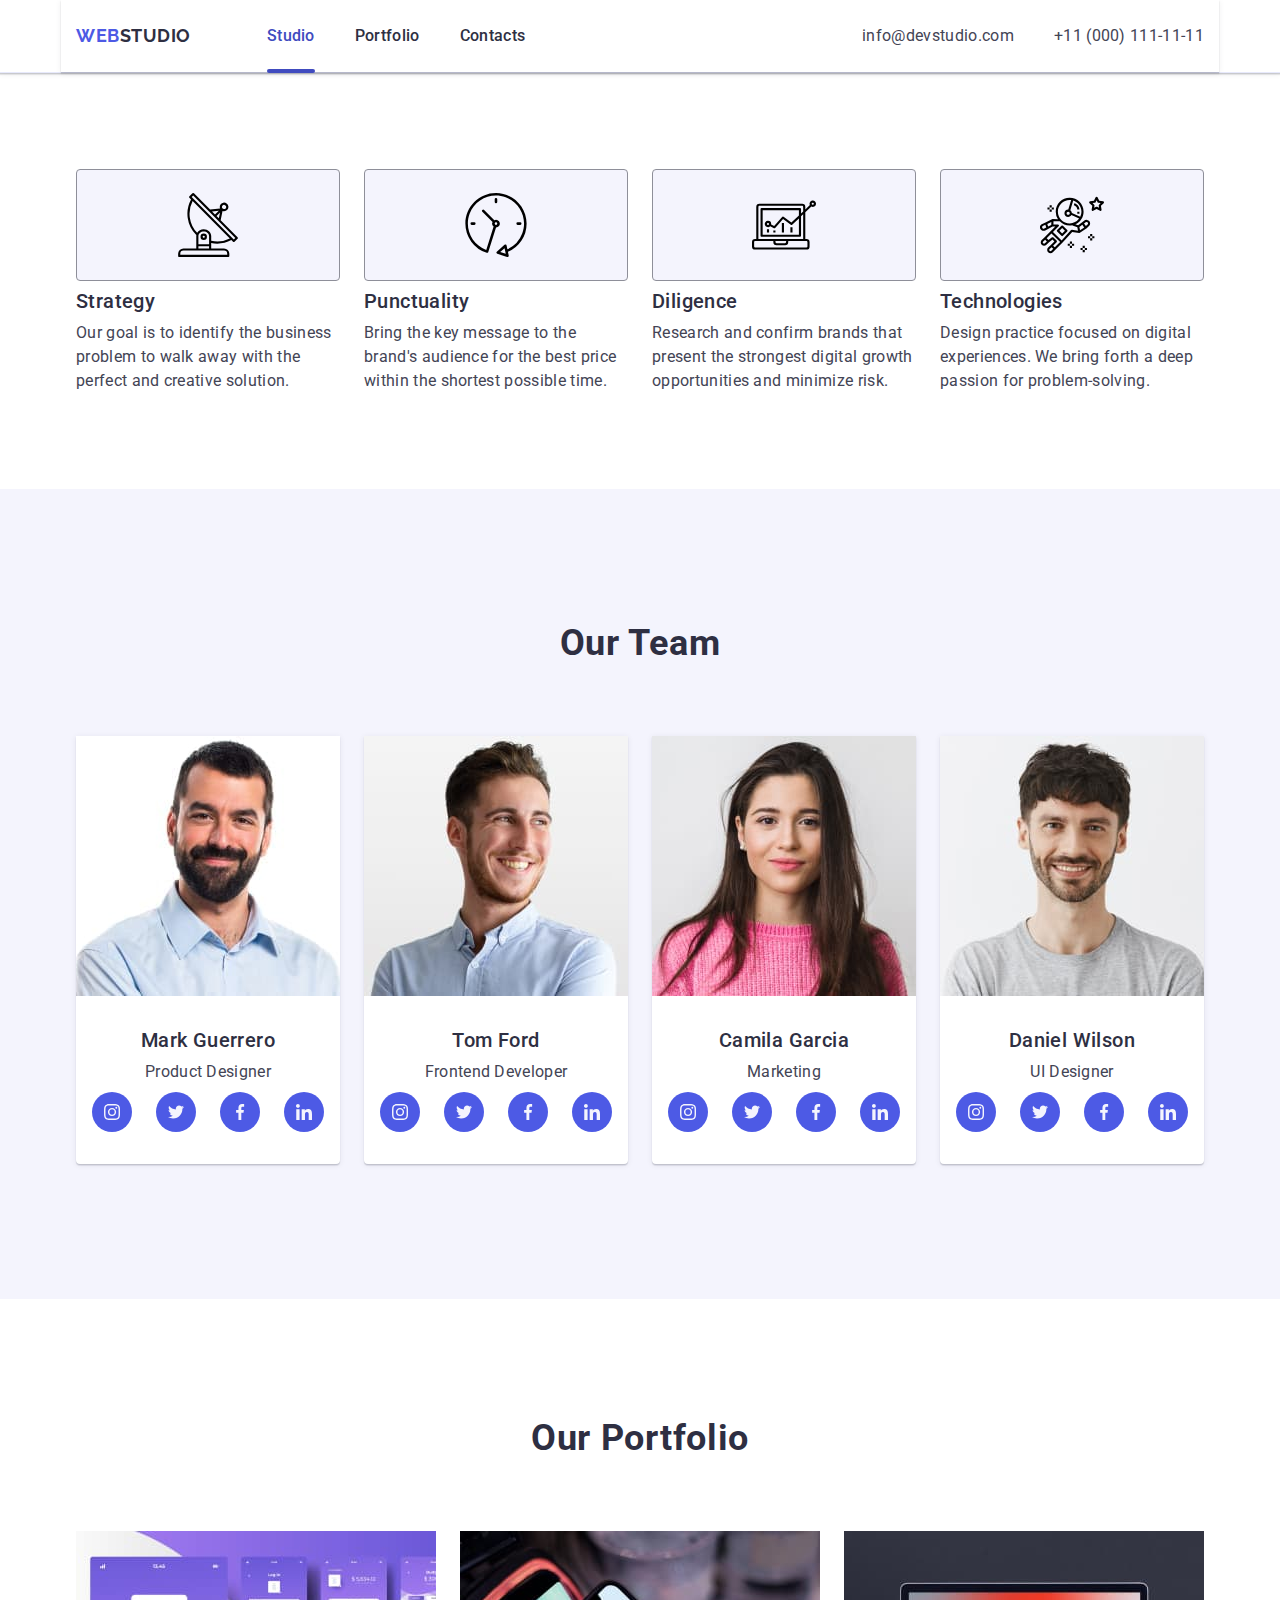
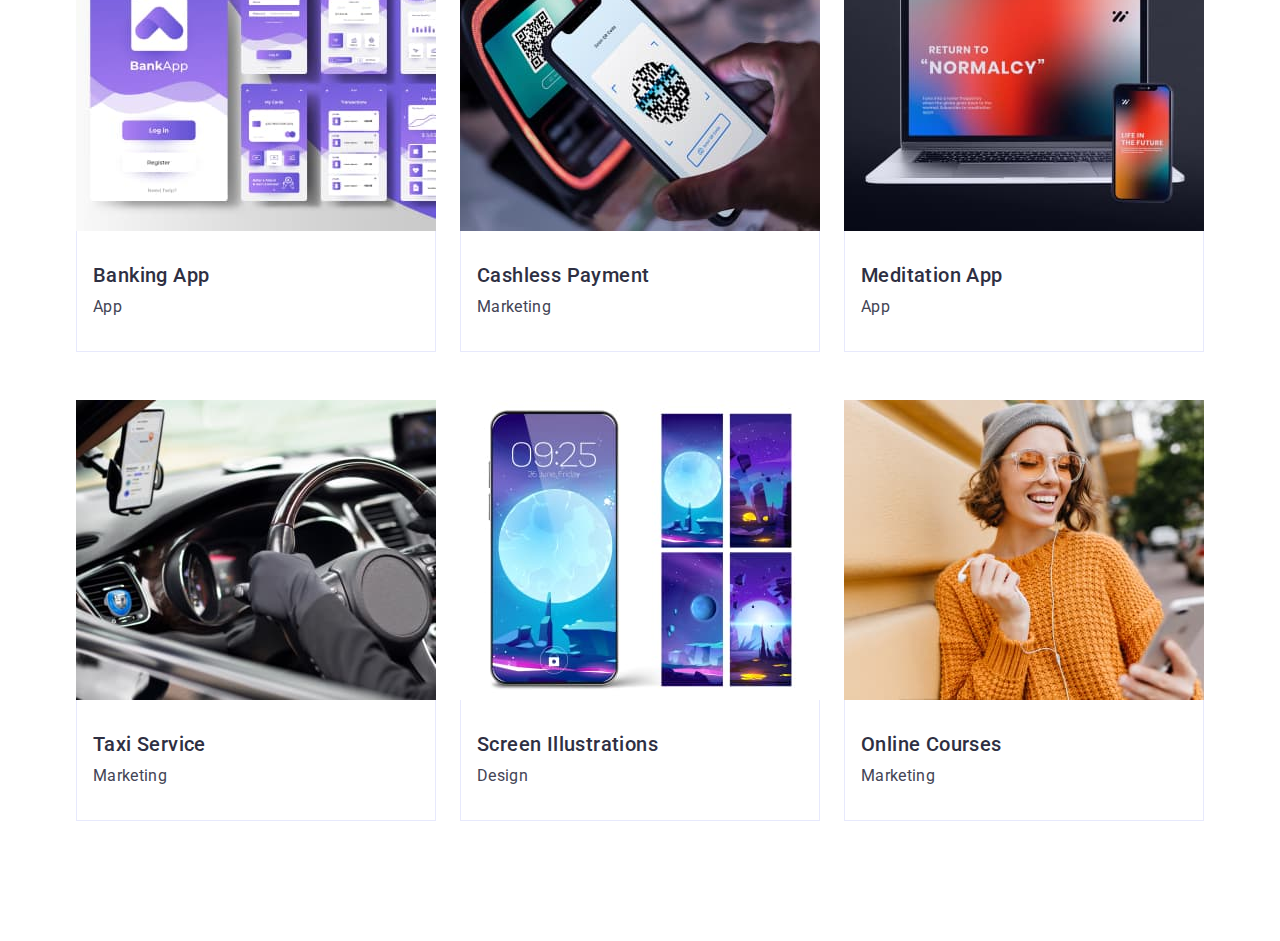
==== index.html @ 288917e5 "save" ====
<!DOCTYPE html>
<html lang="en">

<head>
    <meta charset="UTF-8">
    <meta name="viewport" content="width=device-width, initial-scale=1.0">
    <title>Studio</title>
    <link rel="stylesheet" href="https://cdnjs.com/libraries/modern-normalize" />
    <link rel="stylesheet"
        href="https://cdnjs.cloudflare.com/ajax/libs/modern-normalize/2.0.0/modern-normalize.min.css" />
    <link rel="stylesheet" href="css/styles.css" />
    <link rel="preconnect" href="https://fonts.googleapis.com" />
    <link rel="preconnect" href="https://fonts.gstatic.com" crossorigin />
    <link href="https://fonts.googleapis.com/css2?family=Raleway:ital,wght@0,100..900;1,100..900&display=swap"
        rel="stylesheet" />
    <link rel="preconnect" href="https://fonts.googleapis.com" />
    <link rel="preconnect" href="https://fonts.gstatic.com" crossorigin />
    <link
        href="https://fonts.googleapis.com/css2?family=Raleway:ital,wght@0,100..900;1,100..900&family=Roboto:ital,wght@0,100;0,300;0,400;0,500;0,700;0,900;1,100;1,300;1,400;1,500;1,700;1,900&display=swap"
        rel="stylesheet" />
</head>

<body>
    <header class="header-title">
        <div class="container header">
            <nav class="header-nav">
                <a class="logo" href="./index.html">Web<span class="title-studio">Studio</span></a>
                <ul class="header-container">
                    <li><a class="page-nav-studio" href="./index.html">Studio</a></li>
                    <li><a class="page-nav" href="">Portfolio</a></li>
                    <li><a class="page-nav" href="">Contacts</a></li>
                </ul>
            </nav>
            <!--Tel and mail-->
            <address class="adress">
                <ul class="adress-ul">
                    <li><a class="adress-title" href=" mailto:info@devstudio.com" target="_blank">info@devstudio.com</a>
                    </li>
                    <li><a class="adress-title" href="tel:+110001111111" target="_blank">+11 (000) 111-11-11</a></li>
                </ul>
            </address>
        </div>
    </header>
    <main>
        <!--1 block-->
        <!--  <section class="section">
            <div class="container">
                <h1 class="page-title">Effective Solutions for Your Business</h1>
                <button class="button" type="button">Order Service</button>
            </div>
        </section>
-->
        <!--2 block-->
        <section class="section-features">
            <div class="container">
                <h2 class="visually-hidden">Features</h2>
                <ul class="features-list">
                    <li class="section-feature-item">
                        <div class="box-svg">
                            <svg class="svg-icons" width="64" height="64">
                                <use href="./images/icons.svg#icon-antenna"></use>
                            </svg>
                        </div>
                        <h3 class="section-page-title">Strategy</h3>
                        <p class="section-page">Our goal is to identify the business problem to walk away with the
                            perfect
                            and creative solution.
                        </p>
                    </li>
                    <li class="section-feature-item">
                        <div class="box-svg">
                            <svg class="svg-icons" width="64" height="64">
                                <use href="./images/icons.svg#icon-clock"></use>
                            </svg>
                        </div>
                        <h3 class="section-page-title">Punctuality</h3>
                        <p class="section-page">Bring the key message to the brand's audience for the best price within
                            the
                            shortest possible
                            time.
                        </p>
                    </li>
                    <li class="section-feature-item">
                        <div class="box-svg">
                            <svg class="svg-icons" width="64" height="64">
                                <use href="./images/icons.svg#icon-diagram"></use>
                            </svg>
                        </div>
                        <h3 class="section-page-title">Diligence</h3>
                        <p class="section-page">Research and confirm brands that present the strongest digital growth
                            opportunities and minimize
                            risk.
                        </p>
                    </li>
                    <li class="section-feature-item">
                        <div class="box-svg">
                            <svg class="svg-icons" width="64" height="64">
                                <use href="./images/icons.svg#icon-astronaut"></use>
                            </svg>
                        </div>
                        <h3 class="section-page-title">Technologies</h3>
                        <p class="section-page">Design practice focused on digital experiences. We bring forth a deep
                            passion for
                            problem-solving.
                        </p>
                    </li>
                </ul>
            </div>
        </section>
        <!--section 3-->
        <section class="section-team">
            <div class="container team-container">
                <h2 class="section-team-title">Our Team</h2>
                <ul class="section-team-list">
                    <li class="list">
                        <img src="./images/img1.jpg" alt="Mark Guerrero" width="264" height="260" />
                        <div class="team-list">
                            <h3 class="name-title">Mark Guerrero</h3>
                            <p class="name-title-prof">Product Designer</p>
                            <ul class="list-icons">
                                <li class="icons-item">
                                    <a class="icons-link" href="">
                                        <svg class="img-svg" width="16" height="16">
                                            <use href="./images/icons.svg#icon-instagram"></use>
                                        </svg>
                                    </a>
                                </li>
                                <li class="icons-item">
                                    <a class="icons-link" href="">
                                        <svg class="img-svg" width="16" height="16">
                                            <use href="./images/icons.svg#icon-twitter"></use>
                                        </svg>
                                    </a>
                                </li>
                                <li class="icons-item">
                                    <a class="icons-link" href="">
                                        <svg class="img-svg" width="16" height="16">
                                            <use href="./images/icons.svg#icon-facebook"></use>
                                        </svg>
                                    </a>
                                </li>
                                <li class="icons-item">
                                    <a class="icons-link" href="">
                                        <svg class="img-svg" width="16" height="16">
                                            <use href="./images/icons.svg#icon-linkedin"></use>
                                        </svg>
                                    </a>
                                </li>
                            </ul>
                        </div>
                    </li>
                    <li class="list"><img src="./images/img2.jpg" alt="Tom Ford" width="264" height="260" />
                        <div class="team-list">
                            <h3 class="name-title">Tom Ford</h3>
                            <p class="name-title-prof">Frontend Developer</p>
                            <ul class="list-icons">
                                <li class="icons-item">
                                    <a class="icons-link" href="">
                                        <svg class="img-svg" width="16" height="16">
                                            <use href="./images/icons.svg#icon-instagram"></use>
                                        </svg>
                                    </a>
                                </li>
                                <li class="icons-item">
                                    <a class="icons-link" href="">
                                        <svg class="img-svg" width="16" height="16">
                                            <use href="./images/icons.svg#icon-twitter"></use>
                                        </svg>
                                    </a>
                                </li>
                                <li class="icons-item">
                                    <a class="icons-link" href="">
                                        <svg class="img-svg" width="16" height="16">
                                            <use href="./images/icons.svg#icon-facebook"></use>
                                        </svg>
                                    </a>
                                </li>
                                <li class="icons-item">
                                    <a class="icons-link" href="">
                                        <svg class="img-svg" width="16" height="16">
                                            <use href="./images/icons.svg#icon-linkedin"></use>
                                        </svg>
                                    </a>
                                </li>
                            </ul>
                        </div>
                    </li>
                    <li class="list"><img src="./images/img3.jpg" alt="Camila Garcia" width="264" height="260" />
                        <div class="team-list">
                            <h3 class="name-title">Camila Garcia</h3>
                            <p class="name-title-prof">Marketing</p>
                            <ul class="list-icons">
                                <li class="icons-item">
                                    <a class="icons-link" href="">
                                        <svg class="img-svg" width="16" height="16">
                                            <use href="./images/icons.svg#icon-instagram"></use>
                                        </svg>
                                    </a>
                                </li>
                                <li class="icons-item">
                                    <a class="icons-link" href="">
                                        <svg class="img-svg" width="16" height="16">
                                            <use href="./images/icons.svg#icon-twitter"></use>
                                        </svg>
                                    </a>
                                </li>
                                <li class="icons-item">
                                    <a class="icons-link" href="">
                                        <svg class="img-svg" width="16" height="16">
                                            <use href="./images/icons.svg#icon-facebook"></use>
                                        </svg>
                                    </a>
                                </li>
                                <li class="icons-item">
                                    <a class="icons-link" href="">
                                        <svg class="img-svg" width="16" height="16">
                                            <use href="./images/icons.svg#icon-linkedin"></use>
                                        </svg>
                                    </a>
                                </li>
                            </ul>
                        </div>
                    </li>
                    <li class="list"><img src="./images/img4.jpg" alt="Daniel Wilson" width="264" height="260" />
                        <div class="team-list">
                            <h3 class="name-title">Daniel Wilson</h3>
                            <p class="name-title-prof">UI Designer</p>
                            <ul class="list-icons">
                                <li class="icons-item">
                                    <a class="icons-link" href="">
                                        <svg class="img-svg" width="16" height="16">
                                            <use href="./images/icons.svg#icon-instagram"></use>
                                        </svg>
                                    </a>
                                </li>
                                <li class="icons-item">
                                    <a class="icons-link" href="">
                                        <svg class="img-svg" width="16" height="16">
                                            <use href="./images/icons.svg#icon-twitter"></use>
                                        </svg>
                                    </a>
                                </li>
                                <li class="icons-item">
                                    <a class="icons-link" href="">
                                        <svg class="img-svg" width="16" height="16">
                                            <use href="./images/icons.svg#icon-facebook"></use>
                                        </svg>
                                    </a>
                                </li>
                                <li class="icons-item">
                                    <a class="icons-link" href="">
                                        <svg class="img-svg" width="16" height="16">
                                            <use href="./images/icons.svg#icon-linkedin"></use>
                                        </svg>
                                    </a>
                                </li>
                            </ul>
                        </div>
                    </li>
                </ul>
            </div>
        </section>
        <!--section 4-->
        <section class="portfolio">
            <div class="container">
                <h2 class="title-portfolio">Our Portfolio</h2>
                <ul class="portfolio-list">
                    <li class="portfolio-list-item">
                        <div class="box-fly">
                            <img src="./images/img21.jpg" alt="Banking App" width="360">
                            <p class="text-fly-img">14 Stylish and User-Friendly App Design Concepts · Task Manager App
                                · Calorie Tracker App · Exotic Fruit Ecommerce App ·
                                Cloud Storage App</p>
                        </div>
                        <div class="portfolio-box">
                            <h3 class="name-port">Banking App</h3>
                            <p class="name-port-title">App</p>
                        </div>
                    </li>
                    <li class="portfolio-list-item">
                        <div class="box-fly"><img src="./images/img22.jpg" alt="Cashless Payment" width="360"
                                height="300">
                            <p class="text-fly-img">14 Stylish and User-Friendly App Design Concepts · Task Manager App
                                · Calorie Tracker App · Exotic Fruit Ecommerce App ·
                                Cloud Storage App</p>
                        </div>
                        <div class="portfolio-box">
                            <h3 class="name-port">Cashless Payment</h3>
                            <p class="name-port-title">Marketing</p>
                        </div>
                    </li>
                    <li class="portfolio-list-item">
                        <div class="box-fly"><img src="./images/img23.jpg" alt="Meditation App" width="360"
                                height="300">
                            <p class="text-fly-img">14 Stylish and User-Friendly App Design Concepts · Task Manager App
                                · Calorie Tracker App · Exotic Fruit Ecommerce App ·
                                Cloud Storage App</p>
                        </div>
                        <div class="portfolio-box">
                            <h3 class="name-port">Meditation App</h3>
                            <p class="name-port-title">App</p>
                        </div>
                    </li>
                    <li class="portfolio-list-item">
                        <div class="box-fly"><img src="./images/img24.jpg" alt="Taxi Service" width="360" height="300">
                            <p class="text-fly-img">14 Stylish and User-Friendly App Design Concepts · Task Manager App
                                · Calorie Tracker App · Exotic Fruit Ecommerce App ·
                                Cloud Storage App</p>
                        </div>
                        <div class="portfolio-box">
                            <h3 class="name-port">Taxi Service</h3>
                            <p class="name-port-title">Marketing</p>
                        </div>
                    </li>
                    <li class="portfolio-list-item">
                        <div class="box-fly"><img src="./images/img25.jpg" alt="Screen Illustrations" width="360"
                                height="300">
                            <p class="text-fly-img">14 Stylish and User-Friendly App Design Concepts · Task Manager App
                                · Calorie Tracker App · Exotic Fruit Ecommerce App ·
                                Cloud Storage App</p>
                        </div>
                        <div class="portfolio-box">
                            <h3 class="name-port">Screen Illustrations</h3>
                            <p class="name-port-title">Design</p>
                        </div>
                    </li>
                    <li class="portfolio-list-item">
                        <div class="box-fly"><img src="./images/img26.jpg" alt="Online Courses" width="360"
                                height="300">
                            <p class="text-fly-img">14 Stylish and User-Friendly App Design Concepts · Task Manager App
                                · Calorie Tracker App · Exotic Fruit Ecommerce App ·
                                Cloud Storage App</p>
                        </div>
                        <div class="portfolio-box">
                            <h3 class="name-port">Online Courses</h3>
                            <p class="name-port-title">Marketing</p>
                        </div>
                    </li>
                </ul>
            </div>
        </section>

    </main><!--
    <footer class="footer">
        <div class="container container-logo">
            <div class="footer-para"><a class="logo-footer" href="./index.html">Web<span
                        class="footer-studio">Studio</span></a>
                <p class="footer-text">Increase the flow of customers and sales for your business with digital marketing
                    &
                    growth solutions.</p>
            </div>
            <div class="container-icons">
                <p class="footer-media">Social media</p>
                <ul class="media-list">
                    <li class="media-item">
                        <a class="media-link" href="">
                            <svg class="media-svg" width="24" height="24">
                                <use href="./images/icons.svg#icon-instagram"></use>
                            </svg>
                        </a>
                    </li>
                    <li class="media-item">
                        <a class="media-link" href="">
                            <svg class="media-svg" width="24" height="24">
                                <use href="./images/icons.svg#icon-twitter"></use>
                            </svg>
                        </a>
                    </li>
                    <li class="media-item">
                        <a class="media-link" href="">
                            <svg class="media-svg" width="24" height="24">
                                <use href="./images/icons.svg#icon-facebook"></use>
                            </svg>
                        </a>
                    </li>
                    <li class="media-item">
                        <a class="media-link" href="">
                            <svg class="media-svg" width="24" height="24">
                                <use href="./images/icons.svg#icon-linkedin"></use>
                            </svg>
                        </a>
                    </li>
                </ul>
            </div>
            <div class="box-subscribe">
                <p class="text-subscribe">Subscribe</p>
                <form class="form-subscribe">
                    <label class="subscribe">
                        <input class="input-subscribe" type="email" name="subscribe" placeholder="E-mail" />
                    </label>
                    <button class="button-subscribe" type="submit">Subscribe
                        <svg class="svg-subscribe" width="24" height="24">
                            <use href="./images/icons.svg#icon-frame">

                            </use>
                        </svg>
                    </button>
                </form>
            </div>
        </div>
    </footer>-->
    <!--modal window-->
    <!--<div class="modal-overlay is-open">
        <div class="modal">
            <button class="modal-button" type="button"><svg class="modal-x" width="8" height="8">
                    <use href="./images/icons.svg#icon-close">
                    </use>
                </svg></button>
            <p class="modal-text">Leave your contacts and we will call you back</p>
            <form class="modal-form">
                <div class="modal-line">
                    <label class="modal-label" for="user-name">Name</label>
                    <div class="svg-list">
                        <input class="modal-input" id="user-name" type="text" name="user-name" />
                        <svg class="modal-input-svg" width="18" height="24">
                            <use href="./images/icons.svg#icon-person">
                            </use>
                        </svg>
                    </div>
                </div>
                <div class="modal-line">
                    <label class="modal-label" for="user-phone">Phone</label>
                    <div class="svg-list">
                        <input class="modal-input" id="user-phone" type="text" name="user-phone" />
                        <svg class="modal-input-svg" width="18" height="24">
                            <use href="./images/icons.svg#icon-phone">
                            </use>
                        </svg>
                    </div>
                </div>
                <div class="modal-line">
                    <label class="modal-label" for="user-email">Email</label>
                    <div class="svg-list">
                        <input class="modal-input" id="user-email" type="text" name="user-email" />
                        <svg class="modal-input-svg" width="18" height="24">
                            <use href="./images/icons.svg#icon-email">
                            </use>
                        </svg>
                    </div>
                </div>
                <div class="modal-box-textarea">
                    <label class="modal-label" for="user-comment">Comment</label>
                    <textarea class="modal-textarea" id="user-comment" name="user-comment"
                        placeholder="Text input"></textarea>
                </div>
                <div class="box-checkbox">
                    <input class="checkbox visually-hidden" type="checkbox" name="user-privacy" value="true"
                        id="user-privacy" />
                    <label class="label-checkbox" for="user-privacy">
                        <span class="modal-span">
                            <svg class="checkbox-svg" width="10" height="8">
                                <use href="./images/icons.svg#icon-tick">
                                </use>
                            </svg>
                        </span>I accept the terms and conditions of the
                        <a class="modal-text-check" href="">Privacy Policy</a></label>
                </div>
                <button class="modal-send" type="submit">Send</button>
            </form>
        </div>
    </div>-->
</body>

</html>
---- css/styles.css ----
body {
  font-family: "Roboto", sans-serif;
  color: #434455;
  background-color: #ffffff;
  line-height: 1.5;
}

h1,
h2,
h3 {
  font-family: "Roboto", sans-serif;
  margin: 0;
  padding: 0;
}

p {
  margin: 0;
  padding: 0;
}

ul {
  list-style-type: none;
  margin: 0;
  padding: 0;
}

img {
  display: block;
}

.container {
  /*max-width: 1158px;*/
  width: 320px;
  margin: 0 auto;
  padding: 0 16px;

}

/*------------------------------header-----*/

.header-title {
  border-bottom: 1px solid #e7e9fc;
  box-shadow: 0px 2px 1px rgba(46, 47, 66, 0.08), 0px 1px 1px rgba(46, 47, 66, 0.16), 0px 1px 6px rgba(46, 47, 66, 0.08);
}

.title-studio {
  font-family: "Raleway", sans-serif;
  font-weight: 700;
  font-size: 18px;
  line-height: 117%;
  letter-spacing: 0.03em;
  text-transform: uppercase;
  color: #2e2f42;
  text-decoration: none;
}

.logo {
  font-family: "Raleway", sans-serif;
  font-weight: 700;
  font-size: 18px;
  line-height: 117%;
  letter-spacing: 0.03em;
  text-transform: uppercase;
  color: #4d5ae5;
  text-decoration: none;
  margin-right: 76px;
}

.header-nav {
  display: flex;
  align-items: center;
}

.header {
  display: flex;
  align-items: center;
  box-shadow: 0px 2px 1px rgba(46, 47, 66, 0.08),
    0px 1px 1px rgba(46, 47, 66, 0.16),
    0px 1px 6px rgba(46, 47, 66, 0.08);
}

.header-container {
  display: flex;
  gap: 40px;
}

.page-nav {
  font-family: "Roboto",
    sans-serif;
  font-weight: 500;
  font-size: 16px;
  line-height: 150%;
  letter-spacing: 0.02em;
  color: #2e2f42;
  text-decoration: none;
  text-align: left;
  padding-top: 24px;
  padding-bottom: 24px;
  display: block;
}

.page-nav-studio {
  position: relative;
  color: #404bbf;
  text-decoration: none;
  font-family: "Roboto";
  font-size: 16px;
  font-weight: 500;
  line-height: 24px;
  letter-spacing: 0.02em;
  text-align: left;
  padding-top: 24px;
  padding-bottom: 24px;
  display: block;
  transition: color 250ms cubic-bezier(0.4, 0, 0.2, 1);
}

.page-nav-studio::after {

  content: "";
  width: 100%;
  position: absolute;
  left: 0;
  bottom: -1px;
  height: 4px;
  background-color: #404bbf;
  border-radius: 2px;

}

.adress {
  font-style: normal;
  margin-left: auto;
}

.adress-ul {
  display: flex;
  gap: 40px;
}

.adress-title {
  font-weight: 400;
  font-size: 16px;
  line-height: 150%;
  letter-spacing: 0.02em;
  color: #434455;
  text-decoration: none;
  transition: color 250ms cubic-bezier(0.4, 0, 0.2, 1);
}

.page-nav:hover {
  color: #404BBF;
}

.page-nav:focus {
  color: #404BBF;
}

.adress-title:hover {
  color: #404BBF;
}

.adress-title:focus {
  color: #404BBF;
}



/*Section1*/
.section {
  background-image: linear-gradient(rgba(46, 47, 66, 0.7), rgba(46, 47, 66, 0.7)),
    url(../images/people-office.jpg);
  background-color: #2e2f42;
  padding: 188px 0;
  background-size: cover;
  background-position: center;
  background-repeat: no-repeat;
  max-width: 1440px;
  margin: auto;
}

.page-title {
  font-weight: 700;
  font-size: 56px;
  line-height: 107%;
  letter-spacing: 0.02em;
  text-align: center;
  color: #ffffff;
  margin-left: auto;
  margin-right: auto;
  max-width: 496px;
  margin-bottom: 48px;
}

.button {
  font-family: "Roboto", sans-serif;
  background-color: #4d5ae5;
  color: #ffffff;
  cursor: pointer;
  font-weight: 500;
  font-size: 16px;
  line-height: 1.5;
  letter-spacing: 0.04em;
  margin-left: auto;
  margin-right: auto;
  display: block;
  border-radius: 4px;
  padding: 16px 32px;
  min-width: 169px;
  height: 56px;
  border: none;
  transition: background-color 250ms cubic-bezier(0.4, 0, 0.2, 1);
}

.button:hover {
  background-color: #404BBF;
}

.button:focus {
  background-color: #404BBF;
}

/*section 2*/
.section-features {
  /*padding: 120px 0;*/
  padding: 96px 0;
}

.section-title {
  font-weight: 700;
  font-size: 24px;
  line-height: 1.2;
  letter-spacing: 0.02em;
  color: #2e2f42;
}

.visually-hidden {
  position: absolute;
  width: 1px;
  height: 1px;
  margin: -1px;
  border: 0;
  padding: 0;

  white-space: nowrap;
  clip-path: inset(100%);
  clip: rect(0 0 0 0);
  overflow: hidden;
}

.section-feature-item {
  /* width: calc((100% - 72px) / 4);*/
}

.features-list {
  display: flex;
  flex-wrap: wrap;
  /* gap: 24px;*/
  gap: 72px;
}

.svg-icons {
  width: 64px;
  height: 64px;

}

.box-svg {
  border: 1px solid #8e8f99;
  border-radius: 4px;
  width: 264px;
  height: 112px;
  display: flex;
  align-items: center;
  justify-content: center;
  background-color: #f4f4fd;
  margin-bottom: 8px;
  display: none;
}

.section-page-title {
  /*font-weight: 500;
  font-size: 20px;
  line-height: 120%;
  letter-spacing: 0.02em;*/
  font-weight: 700;
  font-size: 36px;
  line-height: 111%;
  letter-spacing: 0.02em;
  text-align: center;
  color: #2e2f42;
  margin-bottom: 8px;
}

.section-page {
  /*  font-weight: 400;*/
  font-weight: 500;
  font-size: 16px;
  line-height: 150%;
  letter-spacing: 0.02em;
  color: #434455;
}

/*section 3*/
.list-icons {
  display: flex;
  justify-content: center;
  gap: 24px;
  margin-top: 8px;
}

.icons-item {
  width: 40px;
  height: 40px;
}

.icons-link {
  display: flex;
  justify-content: center;
  align-items: center;
  width: 100%;
  height: 100%;
  border-radius: 50%;
  background-color: #4d5ae5;
  transition: background-color 250ms cubic-bezier(0.4, 0, 0.2, 1);
}

.icons-link:hover {
  background-color: #404bbf;
}

.icons-link:focus {
  background-color: #404bbf;
}

.img-svg {
  fill: #f4f4fd;
}

.section-team {
  background: #f4f4fd;
  /* padding: 120px 0;*/
  padding: 96px 0;
}

.team-container {
  padding: 0 28px;
  margin: 0 auto;
}

.section-team-title {
  font-weight: 700;
  font-size: 36px;
  line-height: 1.11;
  letter-spacing: 0.02em;
  text-align: center;
  color: #2e2f42;
  text-transform: capitalize;
  margin-bottom: 72px;
}

.section-team-list {
  padding-left: 0;
  padding-right: 0;
  display: flex;
  flex-wrap: wrap;
  gap: 72px;
}

.name-title {
  font-weight: 500;
  font-size: 20px;
  line-height: 120%;
  letter-spacing: 0.02em;
  text-align: center;
  color: #2e2f42;
  margin-bottom: 8px;
}

.list {
  background: #ffffff;
  /*width: calc((100% - 72px) / 4);*/
  border-radius: 0px 0px 4px 4px;
  box-shadow: 0px 1px 6px rgba(46, 47, 66, 0.08),
    0px 1px 1px rgba(46, 47, 66, 0.16),
    0px 2px 1px rgba(46, 47, 66, 0.08);
}

.team-list {
  padding: 32px 0;
}

.name-title-prof {
  font-weight: 400;
  font-size: 16px;
  line-height: 150%;
  letter-spacing: 0.02em;
  text-align: center;
  color: #434455;
  margin-top: 0;
  margin-bottom: 0;
}

/*section 4*/
.portfolio {
  /* padding-top: 120px;
  padding-bottom: 120px;*/
  padding-top: 96px;
  padding-bottom: 96px;
}

.portfolio-list {
  display: flex;
  flex-wrap: wrap;
  /*gap: 24px;*/
  row-gap: 48px;
}

.portfolio-list-item {
  /*width: calc((100% - 2*24px) /3);*/
  transition: box-shadow 250ms cubic-bezier(0.4, 0, 0.2, 1);
}

.title-portfolio {
  font-weight: 700;
  font-size: 36px;
  line-height: 111%;
  letter-spacing: 0.02em;
  color: #2e2f42;
  text-transform: capitalize;
  margin-bottom: 72px;
  text-align: center;
}

.portfolio-box {
  border: 1px solid #e7e9fc;
  border-top: none;
  padding: 32px 16px;
}

.name-port {
  font-weight: 500;
  font-size: 20px;
  line-height: 120%;
  letter-spacing: 0.02em;
  color: #2e2f42;
  margin-bottom: 8px;
}

.name-port-title {
  font-weight: 400;
  font-size: 16px;
  line-height: 150%;
  letter-spacing: 0.02em;
  color: #434455;
  padding-top: 0;
  margin-top: 0;
}

.box-fly {
  position: relative;
  overflow: hidden;
}

.text-fly-img {
  position: absolute;
  background-color: #4d5ae5;
  font-size: 16px;
  line-height: 150%;
  letter-spacing: 0.02em;
  color: #f4f4fd;
  top: 0;
  width: 100%;
  height: 100%;
  padding: 40px 32px;
  transform: translateY(100%);
  transition: transform 250ms cubic-bezier(0.4, 0, 0.2, 1);
}

.portfolio-list-item:hover .text-fly-img {
  transform: translateY(0);
}

.portfolio-list-item:hover {
  box-shadow: 0 2px 1px 0 rgba(46, 47, 66, 0.08),
    0 1px 1px 0 rgba(46, 47, 66, 0.16), 0 1px 6px 0 rgba(46, 47, 66, 0.08);
  background: #fff;
}

/*footer*/
.footer {
  padding-top: 100px;
  padding-bottom: 100px;
}

.container-logo {
  display: flex;
  align-items: baseline;
}

.logo-footer {
  font-family: "Raleway", sans-serif;
  font-weight: 700;
  font-size: 18px;
  line-height: 117%;
  letter-spacing: 0.03em;
  text-transform: uppercase;
  color: #4d5ae5;
  text-decoration: none;
  margin-bottom: 16px;
  display: inline-block;
}

.footer-studio {
  color: #f4f4fd;
  display: inline-block;

}

.footer-text {
  font-size: 16px;
  font-weight: 400;
  line-height: 24px;
  letter-spacing: 0.02em;
  text-align: left;
  color: #f4f4fd;
  width: 264px;
  margin: 0;

}

.footer {
  background: #2e2f42;
}

.container-icons {
  width: 208px;
  height: 80px;
}

.footer-media {
  color: #fff;
  font-weight: 500;
  letter-spacing: 0.02em;
  margin-bottom: 16px;
}

.footer-para {
  margin-right: 120px;
}

.media-list {
  display: flex;
  gap: 16px;
}

.media-item {}

.media-link {
  display: flex;
  align-items: center;
  justify-content: center;
  border-radius: 50%;
  width: 40px;
  height: 40px;
  transition: background-color 250ms cubic-bezier(0.4, 0, 0.2, 1);
  background-color: #4d5ae5;
}

.media-link:hover {
  background-color: #31d0aa;
}

.media-link:focus {
  background-color: #31d0aa;
}

.media-svg {
  fill: #f4f4fd;
}

.box-subscribe {
  margin-left: 80px;
}

.text-subscribe {
  font-weight: 500;
  font-size: 16px;
  line-height: 150%;
  letter-spacing: 0.02em;
  color: #fff;
  margin-bottom: 16px;
}

.form-subscribe {
  display: flex;
  gap: 24px;
}

.input-subscribe {
  border: 1px solid #fff;
  background-color: transparent;
  border-radius: 4px;
  width: 264px;
  height: 40px;
  box-shadow: 0 4px 4px rgba(0, 0, 0, 0.15);
  padding-left: 16px;
  line-height: 2;
  font-size: 12px;
  letter-spacing: 0.04em;
  color: #fff;

}

.button-subscribe {
  border-radius: 4px;
  padding: 8px 24px;
  min-width: 165px;
  height: 40px;
  display: flex;
  justify-content: center;
  align-items: center;
  background-color: #4d5ae5;
  color: #fff;
  border: none;
  font-weight: 500;
  font-size: 16px;
  line-height: 150%;
  letter-spacing: 0.04em;
  cursor: pointer;

}

.svg-subscribe {
  fill: #fff;
  margin-left: 16px;

}

/*madal*/
.modal-overlay {
  background-color: rgba(46, 47, 66, 0.4);
  position: fixed;
  top: 0;
  left: 0;
  width: 100%;
  height: 100%;
  z-index: 999;
  display: flex;
  justify-content: center;
  align-items: center;
  opacity: 0;
  pointer-events: none;
  transition: opacity 250ms cubic-bezier(0.4, 0, 0.2, 1), visibility 250ms cubic-bezier(0.4,
      0, 0.2, 1);
}

.modal {
  position: absolute;
  top: 50%;
  height: 50%;
  left: 50%;
  transform: translate(-50%, -50%);
  width: 408px;
  min-height: 584px;
  background: #fcfcfc;
  border-radius: 4px;
  box-shadow: 0px 1px 1px rgba(0, 0, 0, 0.14), 0px 1px 3px rgba(0, 0, 0, 0.12), 0px 2px 1px rgba(0, 0, 0, 0.2);
  transition: transform 250ms cubic-bezier(0.4, 0, 0.2, 1);
  padding: 72px 24px 24px 24px;
  overflow-y: auto;
}

.modal-overlay.is-open {
  opacity: 1;
  pointer-events: auto;
}

.modal-button {
  width: 24px;
  height: 24px;
  border-radius: 50%;
  border: 1px solid rgba(0, 0, 0, 0.1);
  display: flex;
  align-items: center;
  justify-content: center;
  position: absolute;
  top: 24px;
  right: 24px;
  cursor: pointer;
  background-color: #e7e9fc;
  padding: 0;
  transition: background-color 250ms cubic-bezier(0.4, 0, 0.2, 1), border 250ms cubic-bezier(0.4, 0, 0.2, 1);

}

.modal-button:hover {
  background-color: #404bbf;
  border: none;
}

.modal-button:focus {
  background-color: #404bbf;
  border: none;
}

.modal-button:hover>.modal-x,
.modal-button:focus>.modal-x {
  fill: #fff;
}

.modal-x {
  transition: fill 250ms cubic-bezier(0.4, 0, 0.2, 1);
}


.modal-x:hover {
  fill: #fff;
}

.modal-x:focus {
  fill: #fff;
}

.svg-list {
  position: relative;
  transition: fill 250ms cubic-bezier(0.4, 0, 0.2, 1);
}

.modal-input-svg {
  position: absolute;
  top: 50%;
  left: 16px;
  transform: translateY(-50%);
  transition: fill 250ms cubic-bezier(0.4, 0, 0.2, 1);
}

.modal-input:focus+.modal-input-svg {
  fill: #4d5ae5;
}

.modal-text {
  font-weight: 500;
  font-size: 16px;
  line-height: 150%;
  letter-spacing: 0.02em;
  text-align: center;
  color: #2e2f42;
  margin-bottom: 16px;
}

.modal-line {
  margin-bottom: 8px;
}

.modal-form {}

.modal-label {
  font-weight: 400;
  font-size: 12px;
  line-height: 117%;
  letter-spacing: 0.04em;
  color: #8e8f99;
  display: block;
  margin-bottom: 4px;
}


.modal-input {
  border: 1px solid rgba(46, 47, 66, 0.4);
  border-radius: 4px;
  height: 40px;
  padding-left: 38px;
  outline: transparent;
  background-color: transparent;
  width: 100%;

  transition: border-color 250ms cubic-bezier(0.4, 0, 0.2, 1);
}

.modal-input:focus {
  border-color: #4d5ae5;
}

.modal-box-textarea {
  margin-bottom: 16px;
}

.modal-textarea {
  padding: 8px 16px;
  border: 1px solid rgba(46, 47, 66, 0.4);
  outline: transparent;
  background-color: transparent;
  border-radius: 4px;
  width: 360px;
  height: 120px;
  resize: none;
  font-size: 12px;
  line-height: 1.17;
  letter-spacing: 0.04em;
  color: rgba(46, 47, 66, 0.4);
  transition: border-color 250ms cubic-bezier(0.4, 0, 0.2, 1);
}

.modal-textarea:focus {
  border-color: #4d5ae5;
}

.label-checkbox {
  font-weight: 400;
  font-size: 12px;
  line-height: 117%;
  letter-spacing: 0.04em;
  color: #8e8f99;

}

.modal-send {
  display: block;
  border-radius: 4px;
  border: none;
  min-width: 169px;
  height: 56px;
  background-color: #4d5ae5;
  font-weight: 500;
  font-size: 16px;
  line-height: 150%;
  letter-spacing: 0.04em;
  text-align: center;
  color: #ffffff;
  margin-left: auto;
  margin-right: auto;
  cursor: pointer;
  transition: background-color 250ms cubic-bezier(0.4, 0, 0.2, 1);
}

.box-checkbox {
  margin-bottom: 24px;
}

.modal-span {
  display: inline-flex;
  align-items: center;
  justify-content: center;
  fill: transparent;
  transition: fill 250ms cubic-bezier(0.4, 0, 0.2, 1);
  transition: background-color 250ms cubic-bezier(0.4, 0, 0.2, 1), border 250ms cubic-bezier(0.4, 0, 0.2, 1), fill 250ms cubic-bezier(0.4, 0, 0.2, 1);
  width: 16px;
  height: 16px;
  border-radius: 2px;
  border: 1px solid rgba(46, 47, 66, 0.4);
  margin-right: 8px;
}

.checkbox:checked+.label-checkbox>.modal-span {
  background-color: #404bbf;
  fill: #f4f4fd;
  border: none;
}

.checkbox {
  display: none;
}

.checkbox-svg {
  transition: fill 2 50ms cubic-bezier(0.4, 0, 0.2, 1);
}

.modal-text-check {
  color: #4d5ae5;
}

/*---media-1--*/
@media screen and (min-width: 768px) {
  .features-list {
    display: flex;
    flex-wrap: wrap;
    gap: 72px 24px;
  }

  .container {
    width: 768px;
    margin: 0 auto;
    padding: 0 16px;
  }

  .section-feature-item {
    width: calc((100% - 48px) / 2);
  }

  .section-page-title {
    font-weight: 700;
    font-size: 36px;
    line-height: 1.2;
    letter-spacing: 0.02em;
    color: #2e2f42;
    text-align: left;
  }
}

@media screen and (min-width: 1158px) {
  .features-list {
    display: flex;
    gap: 24px;
  }

  .container {
    width: 1158px;
    margin: 0 auto;
    padding: 0 15px;
  }

  .section-feature-item {
    width: calc((100% - 72px) / 4);
  }

  .section-page-title {
    font-weight: 500;
    font-size: 20px;
    line-height: 120%;
    letter-spacing: 0.02em;
  }

  .box-svg {
    border: 1px solid #8e8f99;
    border-radius: 4px;
    width: 264px;
    height: 112px;
    display: flex;
    align-items: center;
    justify-content: center;
    background-color: #f4f4fd;
    margin-bottom: 8px;
  }

  .section-page {
    font-weight: 400;
    font-size: 16px;
    line-height: 150%;
    letter-spacing: 0.02em;
    color: #434455;
  }
}

/*----media--section 4*/
@media screen and (min-width: 768px) {
  .container {
    width: 768px;
    margin: 0 auto;
    padding: 0 16px;
  }

  .portfolio-list {
    display: flex;
    flex-wrap: wrap;
    gap: 72px 24px;
  }

  .portfolio-list-item {
    width: calc((100% - 3*24px) /2);
    transition: box-shadow 250ms cubic-bezier(0.4, 0, 0.2, 1);
  }
}

@media screen and (min-width: 1158px) {
  .container {
    width: 1158px;
    margin: 0 auto;
    padding: 0 15px;
  }

  .portfolio {
    padding-top: 120px;
    padding-bottom: 120px;
  }

  .portfolio-list {
    display: flex;
    flex-wrap: wrap;
    gap: 24px;
    row-gap: 48px;
  }

  .portfolio-list-item {
    width: calc((100% - 2*24px) /3);
    transition: box-shadow 250ms cubic-bezier(0.4, 0, 0.2, 1);
  }
}

@media screen and (min-width: 768px) {
  .team-container {
    padding: 96px 108px;
    margin: 0 auto;
  }

  .section-team-list {
    padding-left: 0;
    padding-right: 0;
    display: flex;
    flex-wrap: wrap;
    gap: 24px;
    row-gap: 64px;
  }

  .list {
    background: #ffffff;
    width: calc((100% - 24px) / 2);
    border-radius: 0px 0px 4px 4px;
    box-shadow: 0px 1px 6px rgba(46, 47, 66, 0.08),
      0px 1px 1px rgba(46, 47, 66, 0.16),
      0px 2px 1px rgba(46, 47, 66, 0.08);
  }
}

@media screen and (min-width: 1158px) {
  .team-container {
    width: 1158px;
    padding: 15px;
    margin: 0 auto;
  }

  .section-team {
    background: #f4f4fd;
    padding: 120px 0;
  }

  .section-team-list {
    padding-left: 0;
    padding-right: 0;
    display: flex;
    flex-wrap: wrap;
    gap: 24px;
  }

  .list {
    background: #ffffff;
    width: calc((100% - 72px) / 4);
    border-radius: 0px 0px 4px 4px;
    box-shadow: 0px 1px 6px rgba(46, 47, 66, 0.08),
      0px 1px 1px rgba(46, 47, 66, 0.16),
      0px 2px 1px rgba(46, 47, 66, 0.08);
  }
}
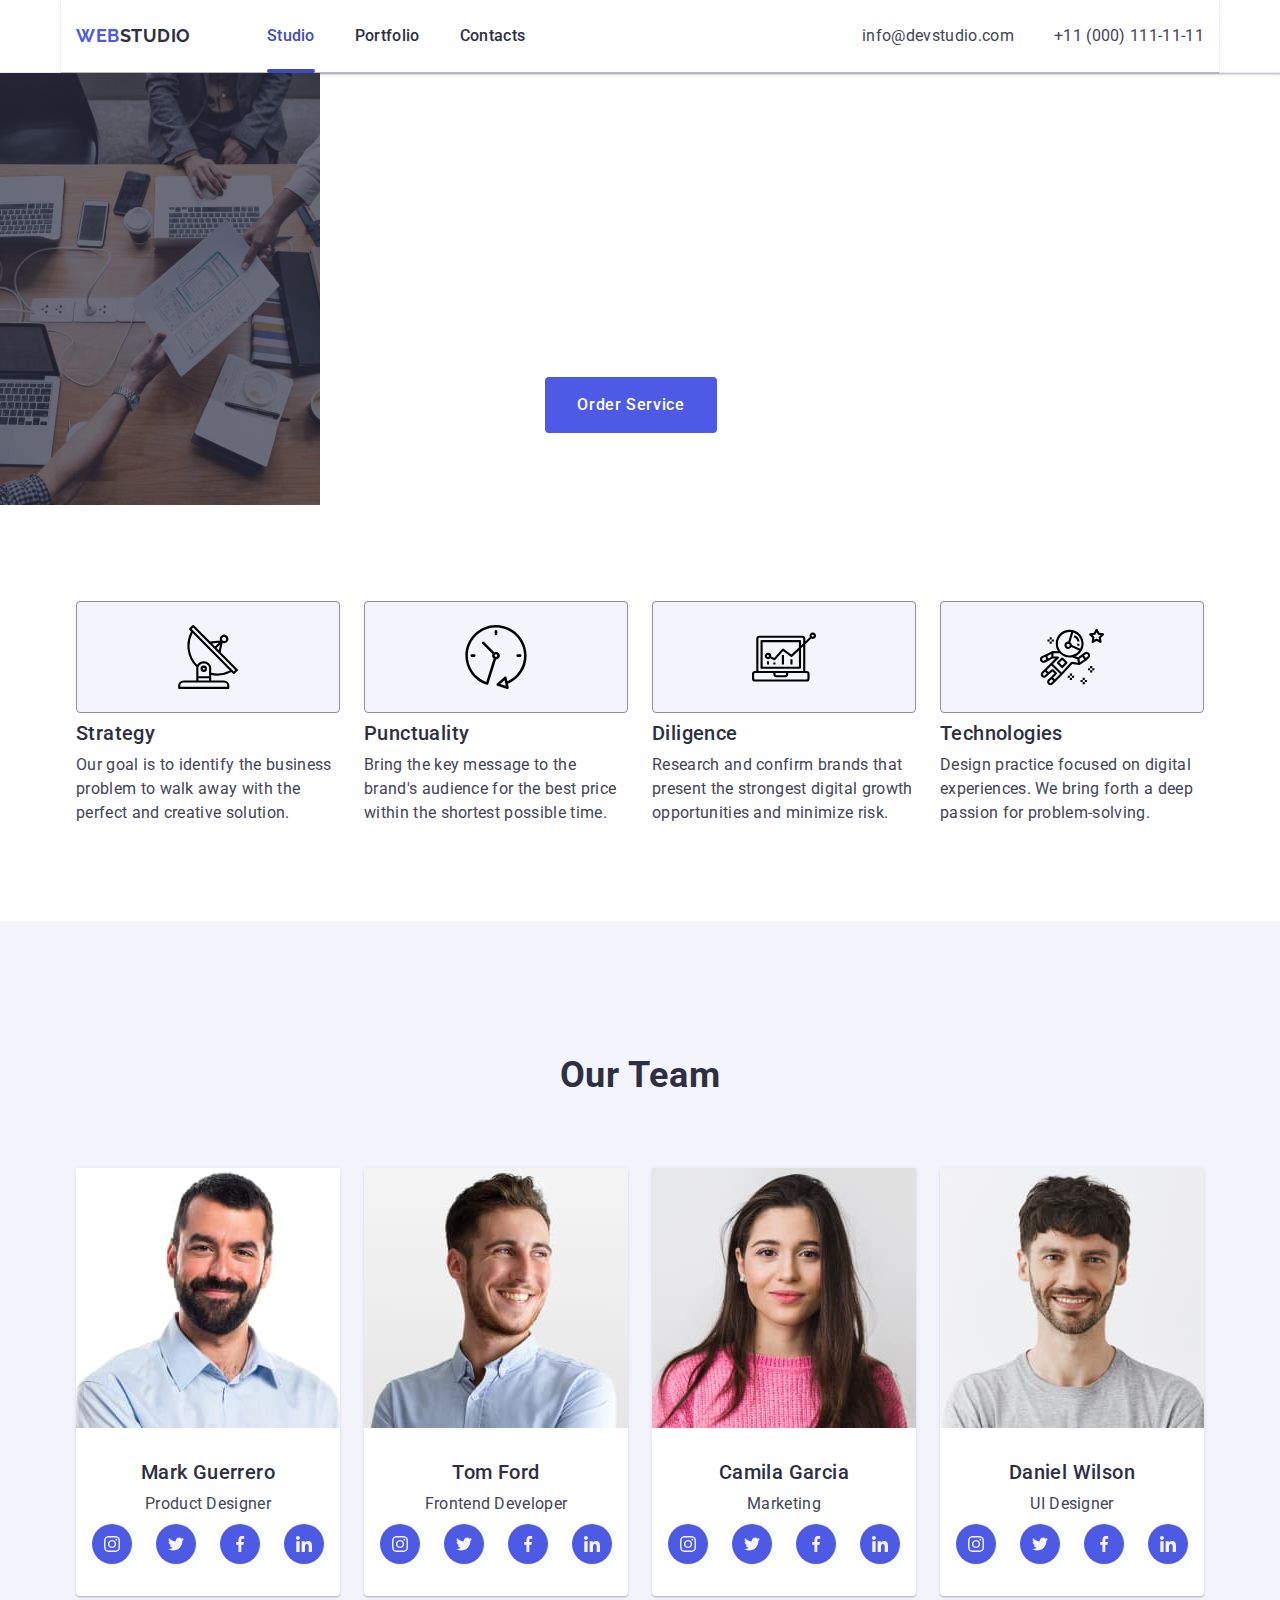
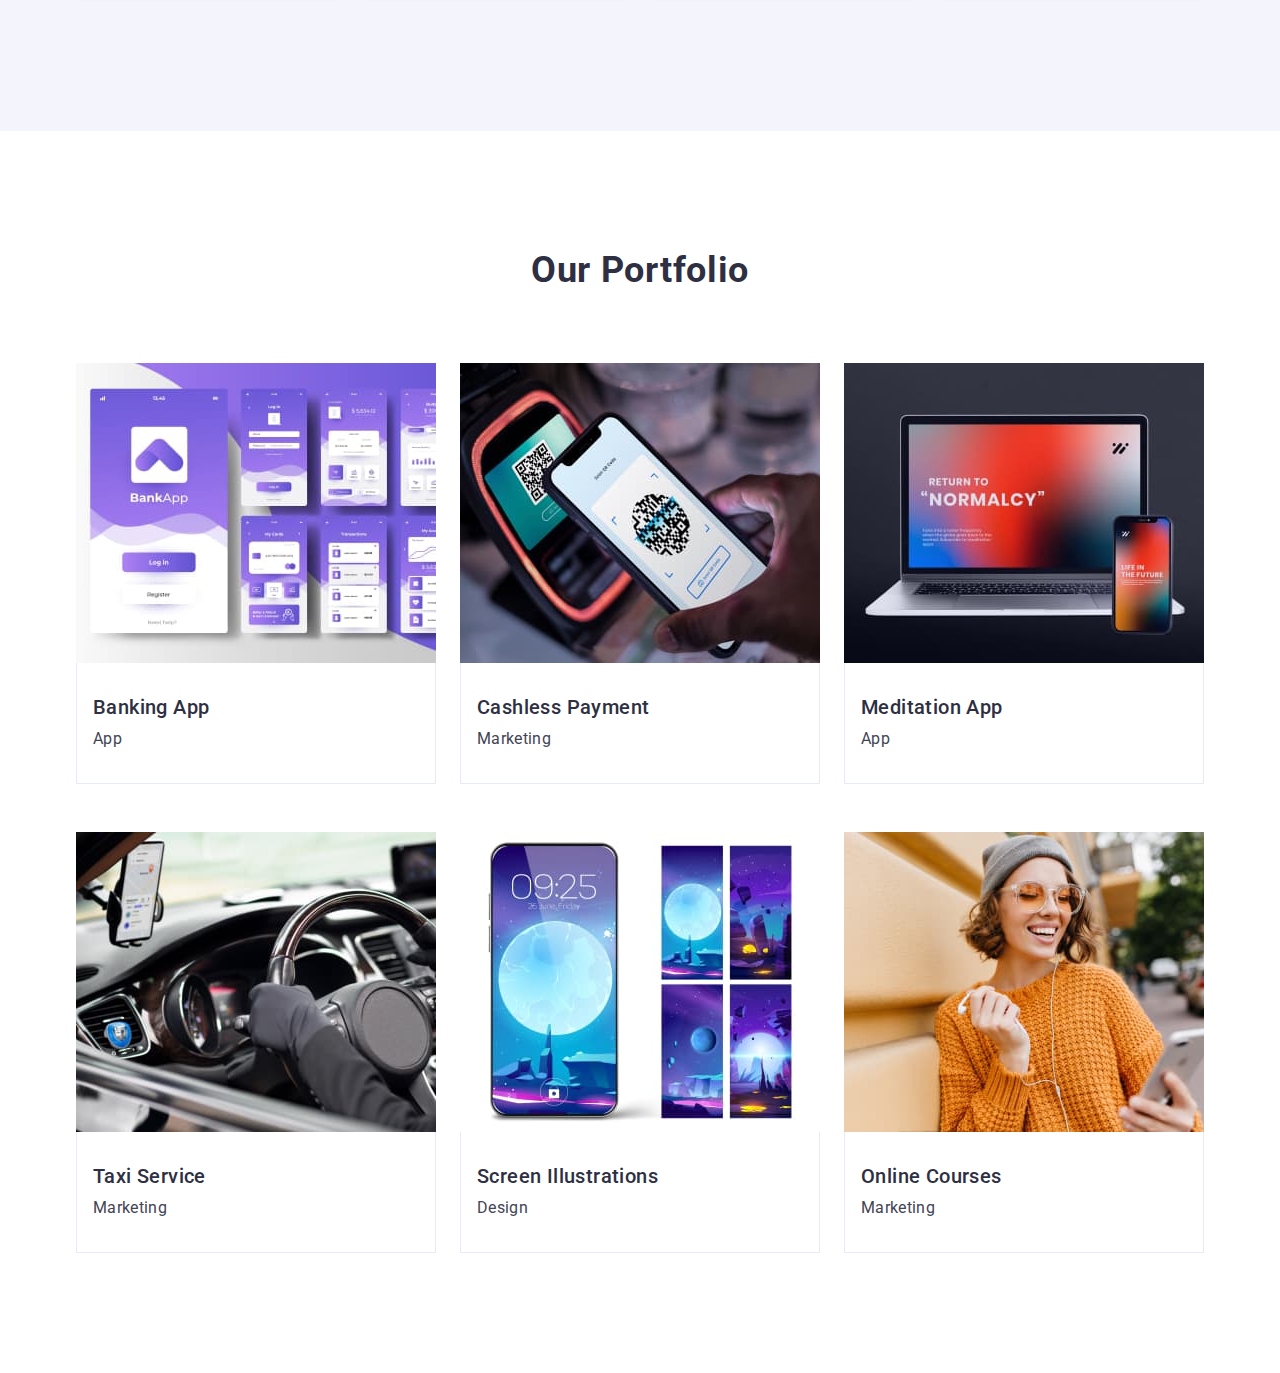
==== commit 557e05f8: "error section1" ====
--- a/index.html
+++ b/index.html
@@ -42,15 +42,14 @@
         </div>
     </header>
     <main>
-        <!--1 block-->
-        <!--  <section class="section">
+        <!--section 1-->
+        <section class="section">
             <div class="container">
                 <h1 class="page-title">Effective Solutions for Your Business</h1>
                 <button class="button" type="button">Order Service</button>
             </div>
         </section>
--->
-        <!--2 block-->
+        <!--section 2-->
         <section class="section-features">
             <div class="container">
                 <h2 class="visually-hidden">Features</h2>
--- a/css/styles.css
+++ b/css/styles.css
@@ -168,28 +168,36 @@
 
 /*Section1*/
 .section {
+  /*  background-image: linear-gradient(rgba(46, 47, 66, 0.7), rgba(46, 47, 66, 0.7)),
+    url(../images/people-office.jpg);*/
   background-image: linear-gradient(rgba(46, 47, 66, 0.7), rgba(46, 47, 66, 0.7)),
-    url(../images/people-office.jpg);
+    url(../images/fonmob1x.jpg);
   background-color: #2e2f42;
-  padding: 188px 0;
+  /*padding: 188px 0;*/
+  padding: 72px 52px;
   background-size: cover;
   background-position: center;
   background-repeat: no-repeat;
-  max-width: 1440px;
-  margin: auto;
+  /*max-width: 1440px;*/
+  max-width: 320px;
+  /*margin: auto;*/
 }
 
 .page-title {
   font-weight: 700;
-  font-size: 56px;
-  line-height: 107%;
+  /*font-size: 56px;
+  line-height: 107%;*/
+  font-size: 36px;
+  line-height: 111%;
   letter-spacing: 0.02em;
   text-align: center;
   color: #ffffff;
   margin-left: auto;
   margin-right: auto;
-  max-width: 496px;
-  margin-bottom: 48px;
+  /*max-width: 496px;*/
+  max-width: 216px;
+  /*margin-bottom: 48px;*/
+  margin-bottom: 72px;
 }
 
 .button {
@@ -380,6 +388,7 @@
 .list {
   background: #ffffff;
   /*width: calc((100% - 72px) / 4);*/
+  width: 288px;
   border-radius: 0px 0px 4px 4px;
   box-shadow: 0px 1px 6px rgba(46, 47, 66, 0.08),
     0px 1px 1px rgba(46, 47, 66, 0.16),
@@ -417,6 +426,7 @@
 }
 
 .portfolio-list-item {
+  width: 288px;
   /*width: calc((100% - 2*24px) /3);*/
   transition: box-shadow 250ms cubic-bezier(0.4, 0, 0.2, 1);
 }
@@ -957,7 +967,7 @@
   }
 
   .portfolio-list-item {
-    width: calc((100% - 3*24px) /2);
+    width: calc((100% - 24px) /2);
     transition: box-shadow 250ms cubic-bezier(0.4, 0, 0.2, 1);
   }
 }
@@ -987,9 +997,11 @@
   }
 }
 
+/*---section3*/
+
 @media screen and (min-width: 768px) {
   .team-container {
-    padding: 96px 108px;
+    padding: 0 108px;
     margin: 0 auto;
   }
 
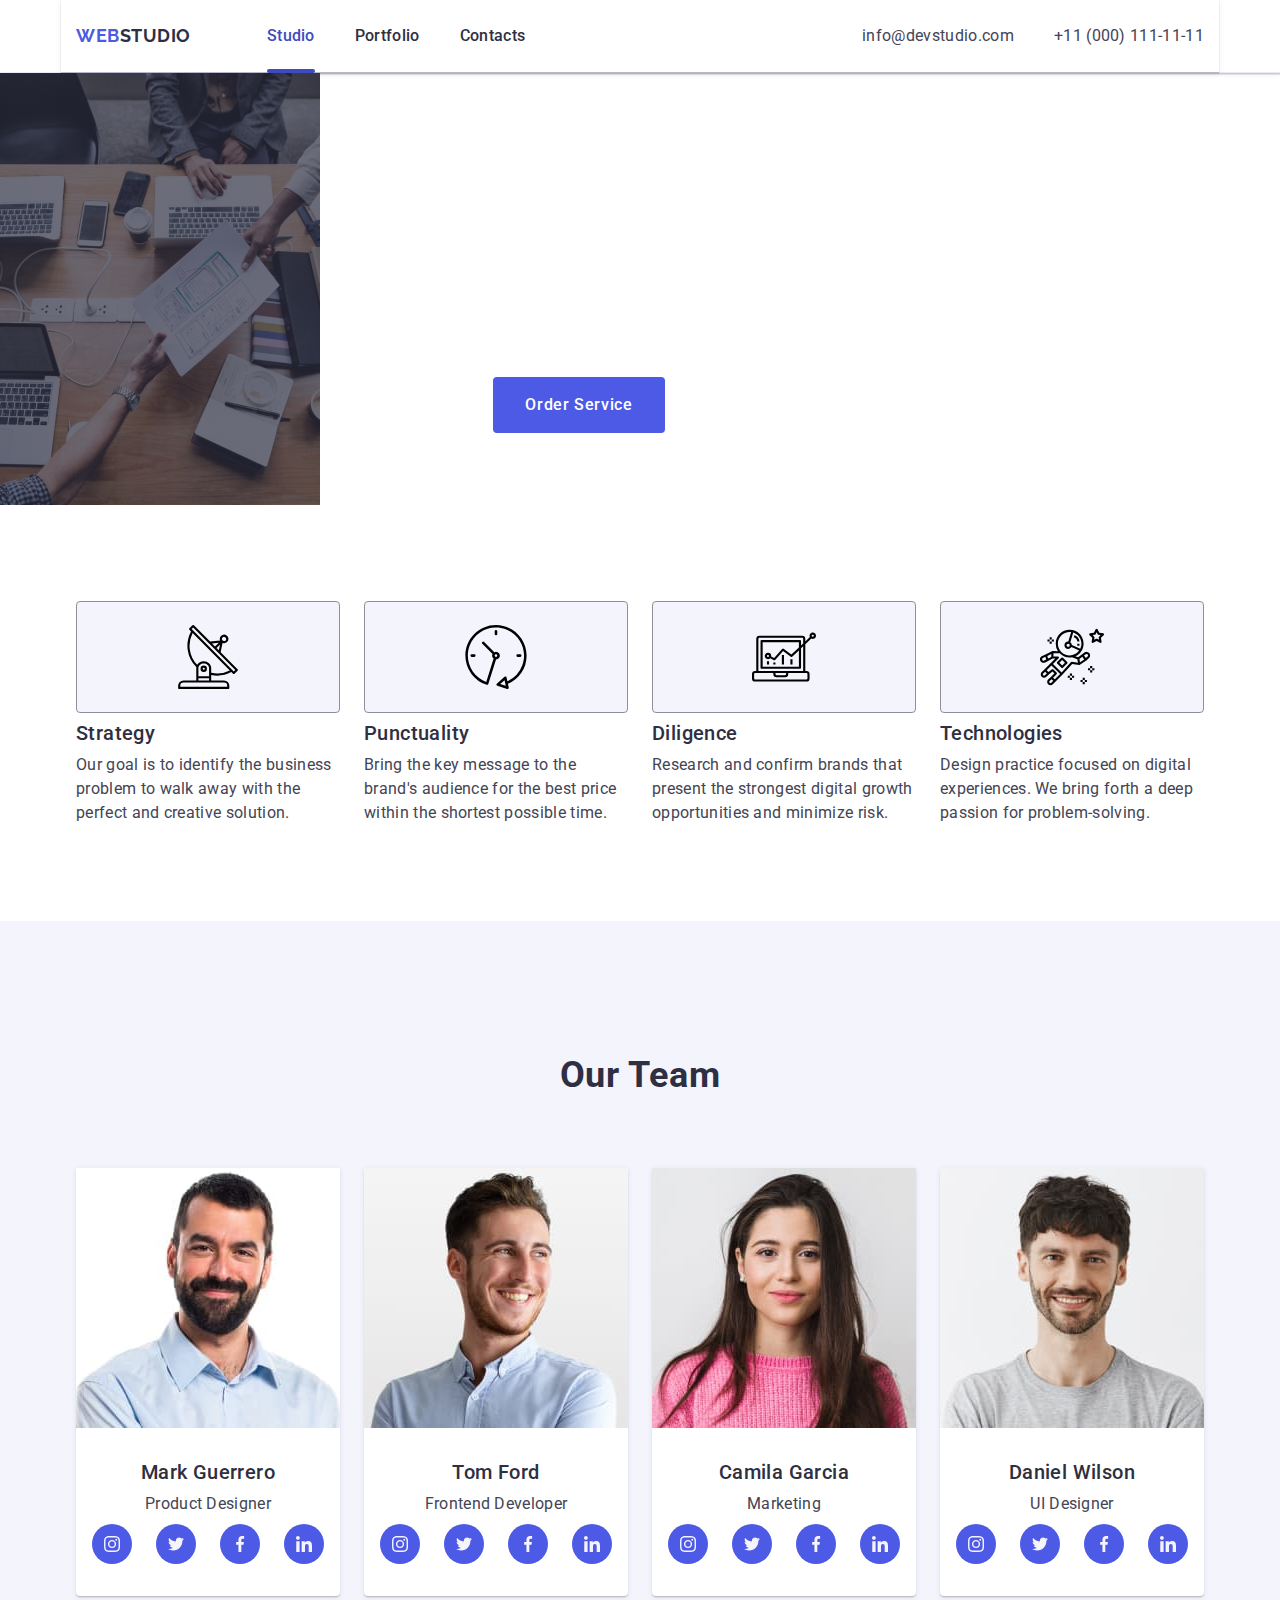
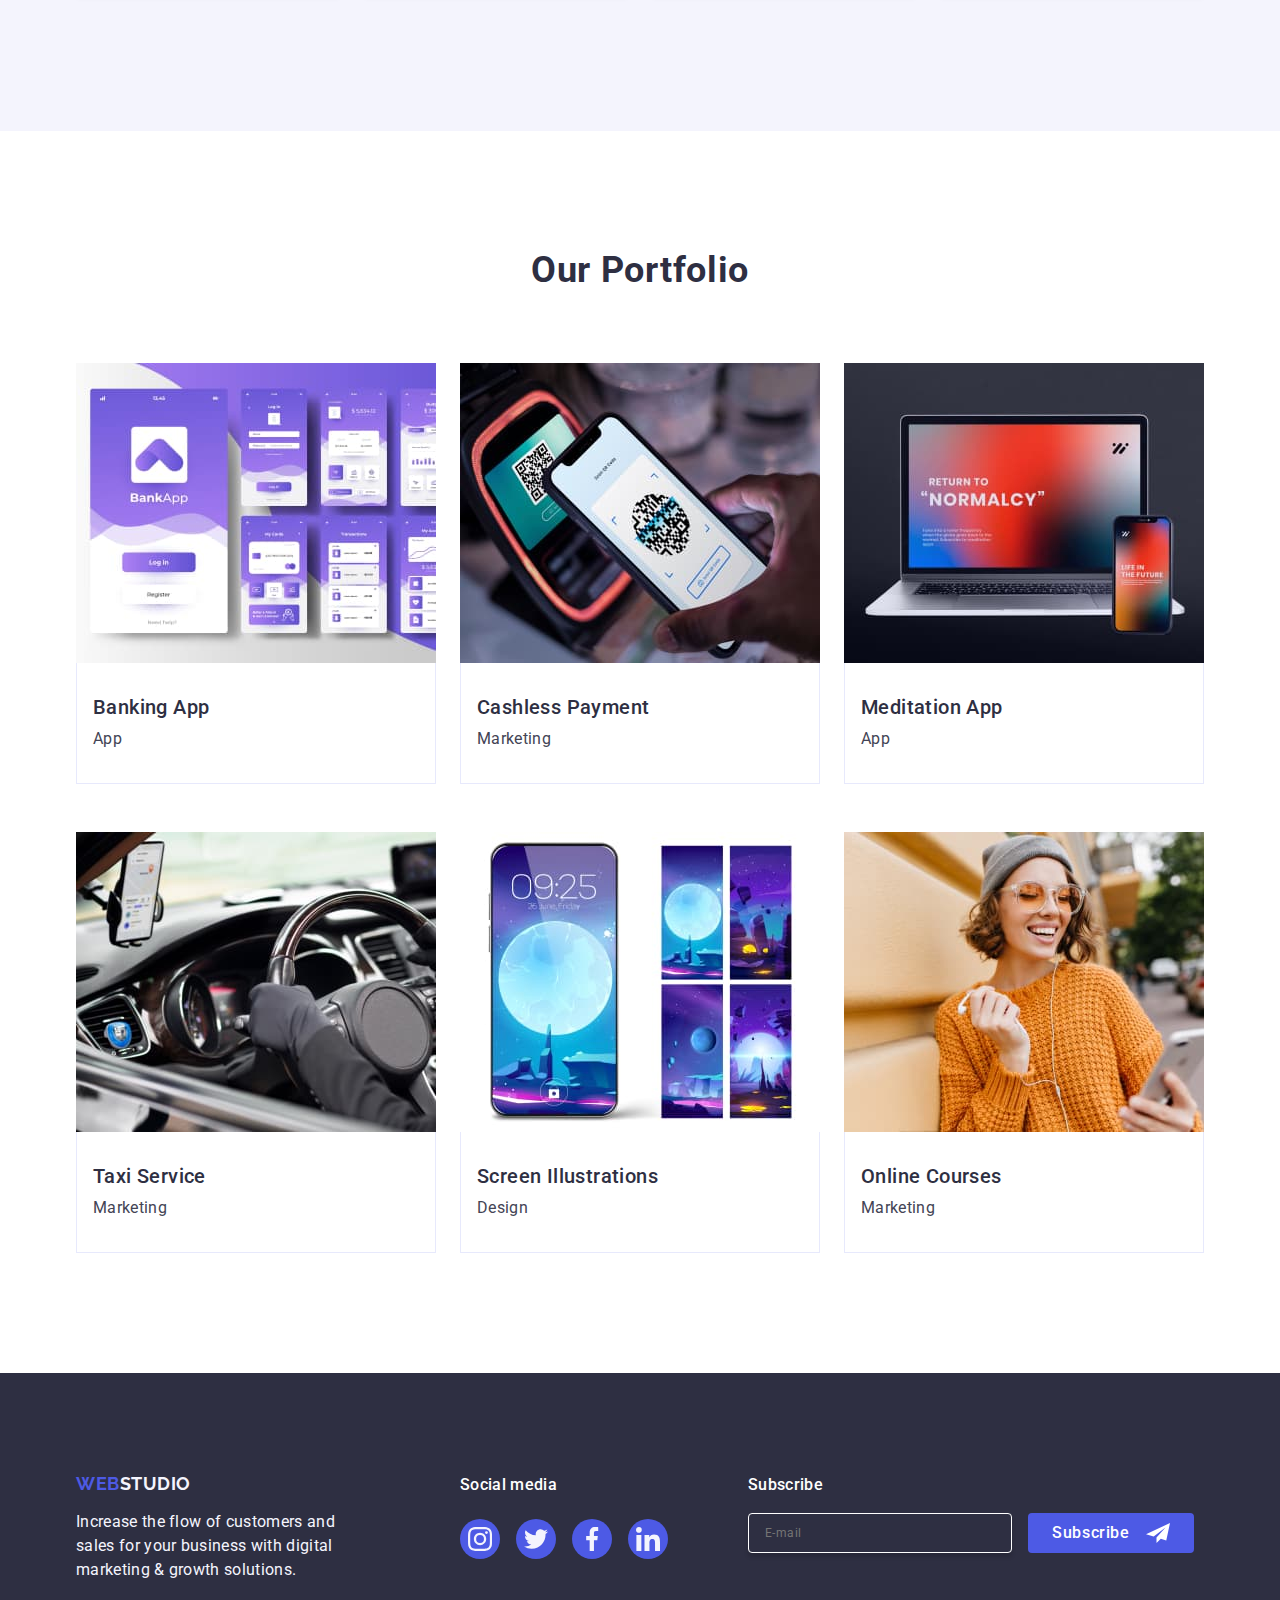
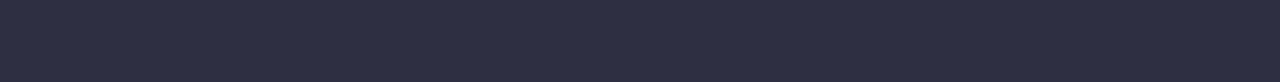
==== commit 438c3030: "save footer" ====
--- a/index.html
+++ b/index.html
@@ -339,7 +339,7 @@
             </div>
         </section>
 
-    </main><!--
+    </main>
     <footer class="footer">
         <div class="container container-logo">
             <div class="footer-para"><a class="logo-footer" href="./index.html">Web<span
@@ -397,7 +397,7 @@
                 </form>
             </div>
         </div>
-    </footer>-->
+    </footer>
     <!--modal window-->
     <!--<div class="modal-overlay is-open">
         <div class="modal">
--- a/css/styles.css
+++ b/css/styles.css
@@ -174,7 +174,7 @@
     url(../images/fonmob1x.jpg);
   background-color: #2e2f42;
   /*padding: 188px 0;*/
-  padding: 72px 52px;
+  padding: 72px 0px;
   background-size: cover;
   background-position: center;
   background-repeat: no-repeat;
@@ -499,13 +499,25 @@
 
 /*footer*/
 .footer {
-  padding-top: 100px;
-  padding-bottom: 100px;
+  /*padding-top: 100px;
+  padding-bottom: 100px;*/
+  padding-top: 96px;
+  padding-bottom: 96px;
+}
+
+.footer-para {
+  /*  margin-right: 120px;*/
+  display: flex;
+  flex-wrap: wrap;
+  justify-content: center;
+  margin-bottom: 72px;
 }
 
 .container-logo {
   display: flex;
-  align-items: baseline;
+  /*align-items: baseline;*/
+  flex-wrap: wrap;
+  /*gap: 72px;*/
 }
 
 .logo-footer {
@@ -519,6 +531,7 @@
   text-decoration: none;
   margin-bottom: 16px;
   display: inline-block;
+  text-align: center;
 }
 
 .footer-studio {
@@ -530,13 +543,14 @@
 .footer-text {
   font-size: 16px;
   font-weight: 400;
-  line-height: 24px;
+  /*line-height: 24px;*/
+  line-height: 150%;
   letter-spacing: 0.02em;
   text-align: left;
   color: #f4f4fd;
-  width: 264px;
+  /*width: 264px;*/
+  width: 100%;
   margin: 0;
-
 }
 
 .footer {
@@ -544,8 +558,12 @@
 }
 
 .container-icons {
-  width: 208px;
-  height: 80px;
+  /*width: 208px;
+  height: 80px;*/
+  display: flex;
+  flex-wrap: wrap;
+  justify-content: center;
+  margin-bottom: 72px;
 }
 
 .footer-media {
@@ -553,15 +571,13 @@
   font-weight: 500;
   letter-spacing: 0.02em;
   margin-bottom: 16px;
-}
-
-.footer-para {
-  margin-right: 120px;
+  line-height: 1.5;
 }
 
 .media-list {
   display: flex;
   gap: 16px;
+  justify-content: center;
 }
 
 .media-item {}
@@ -590,7 +606,10 @@
 }
 
 .box-subscribe {
-  margin-left: 80px;
+  /*margin-left: 80px;*/
+  display: flex;
+  flex-wrap: wrap;
+  justify-content: center;
 }
 
 .text-subscribe {
@@ -600,18 +619,23 @@
   letter-spacing: 0.02em;
   color: #fff;
   margin-bottom: 16px;
+  text-align: center;
 }
 
 .form-subscribe {
   display: flex;
-  gap: 24px;
+  /*gap: 24px;*/
+  gap: 16px;
+  flex-wrap: wrap;
+  justify-content: center;
+
 }
 
 .input-subscribe {
   border: 1px solid #fff;
   background-color: transparent;
   border-radius: 4px;
-  width: 264px;
+  width: 288px;
   height: 40px;
   box-shadow: 0 4px 4px rgba(0, 0, 0, 0.15);
   padding-left: 16px;
@@ -638,6 +662,7 @@
   line-height: 150%;
   letter-spacing: 0.04em;
   cursor: pointer;
+
 
 }
 
@@ -1052,4 +1077,69 @@
       0px 1px 1px rgba(46, 47, 66, 0.16),
       0px 2px 1px rgba(46, 47, 66, 0.08);
   }
+}
+
+@media screen and (min-width: 768px) {
+
+  .container-logo {
+    width: 768px;
+    padding-left: 108px;
+    padding-right: 108px;
+    margin: 0;
+  }
+
+  .container-icons {
+    width: 208px;
+    display: flex;
+    justify-content: flex-start;
+    align-items: flex-start;
+  }
+
+  .footer-media {
+    margin: 0
+  }
+
+  .footer-para {
+    display: flex;
+    justify-content: flex-start;
+    width: 264px;
+    margin-right: 24px;
+
+  }
+
+  .box-subscribe {
+    /*margin-left: 80px;*/
+    display: flex;
+    flex-direction: column;
+    justify-content: flex-start;
+    align-items: flex-start;
+  }
+}
+
+@media screen and (min-width: 1158px) {
+  .footer {
+    padding-top: 100px;
+    padding-bottom: 100px;
+  }
+
+  .container-logo {
+    width: 1158px;
+    /*lign-items: baseline;*/
+    padding: 0 15px;
+    margin: 0 auto;
+  }
+
+  .footer-para {
+    margin-right: 120px;
+    margin-bottom: 0;
+  }
+
+  .container-icons {
+    margin-right: 80px;
+    margin-bottom: 0;
+  }
+
+  .input-subscribe {
+    max-width: 264px;
+  }
 }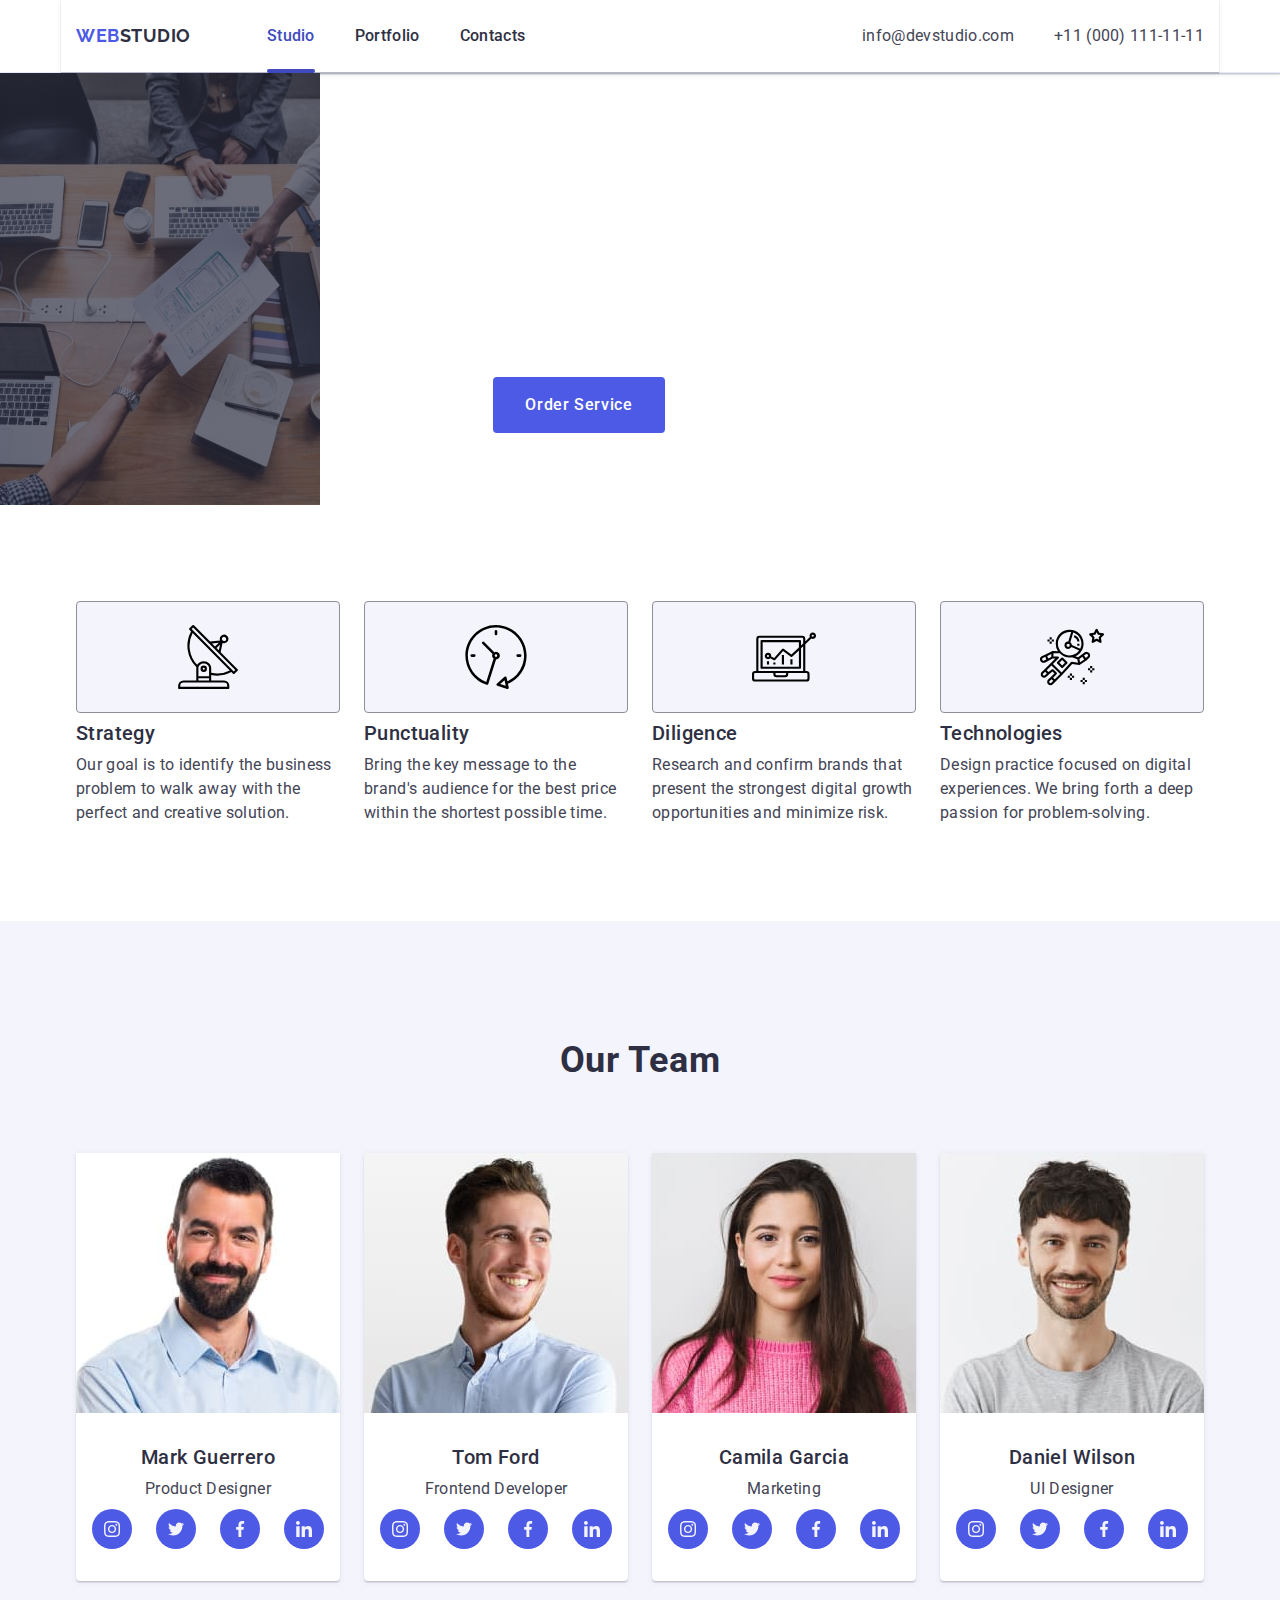
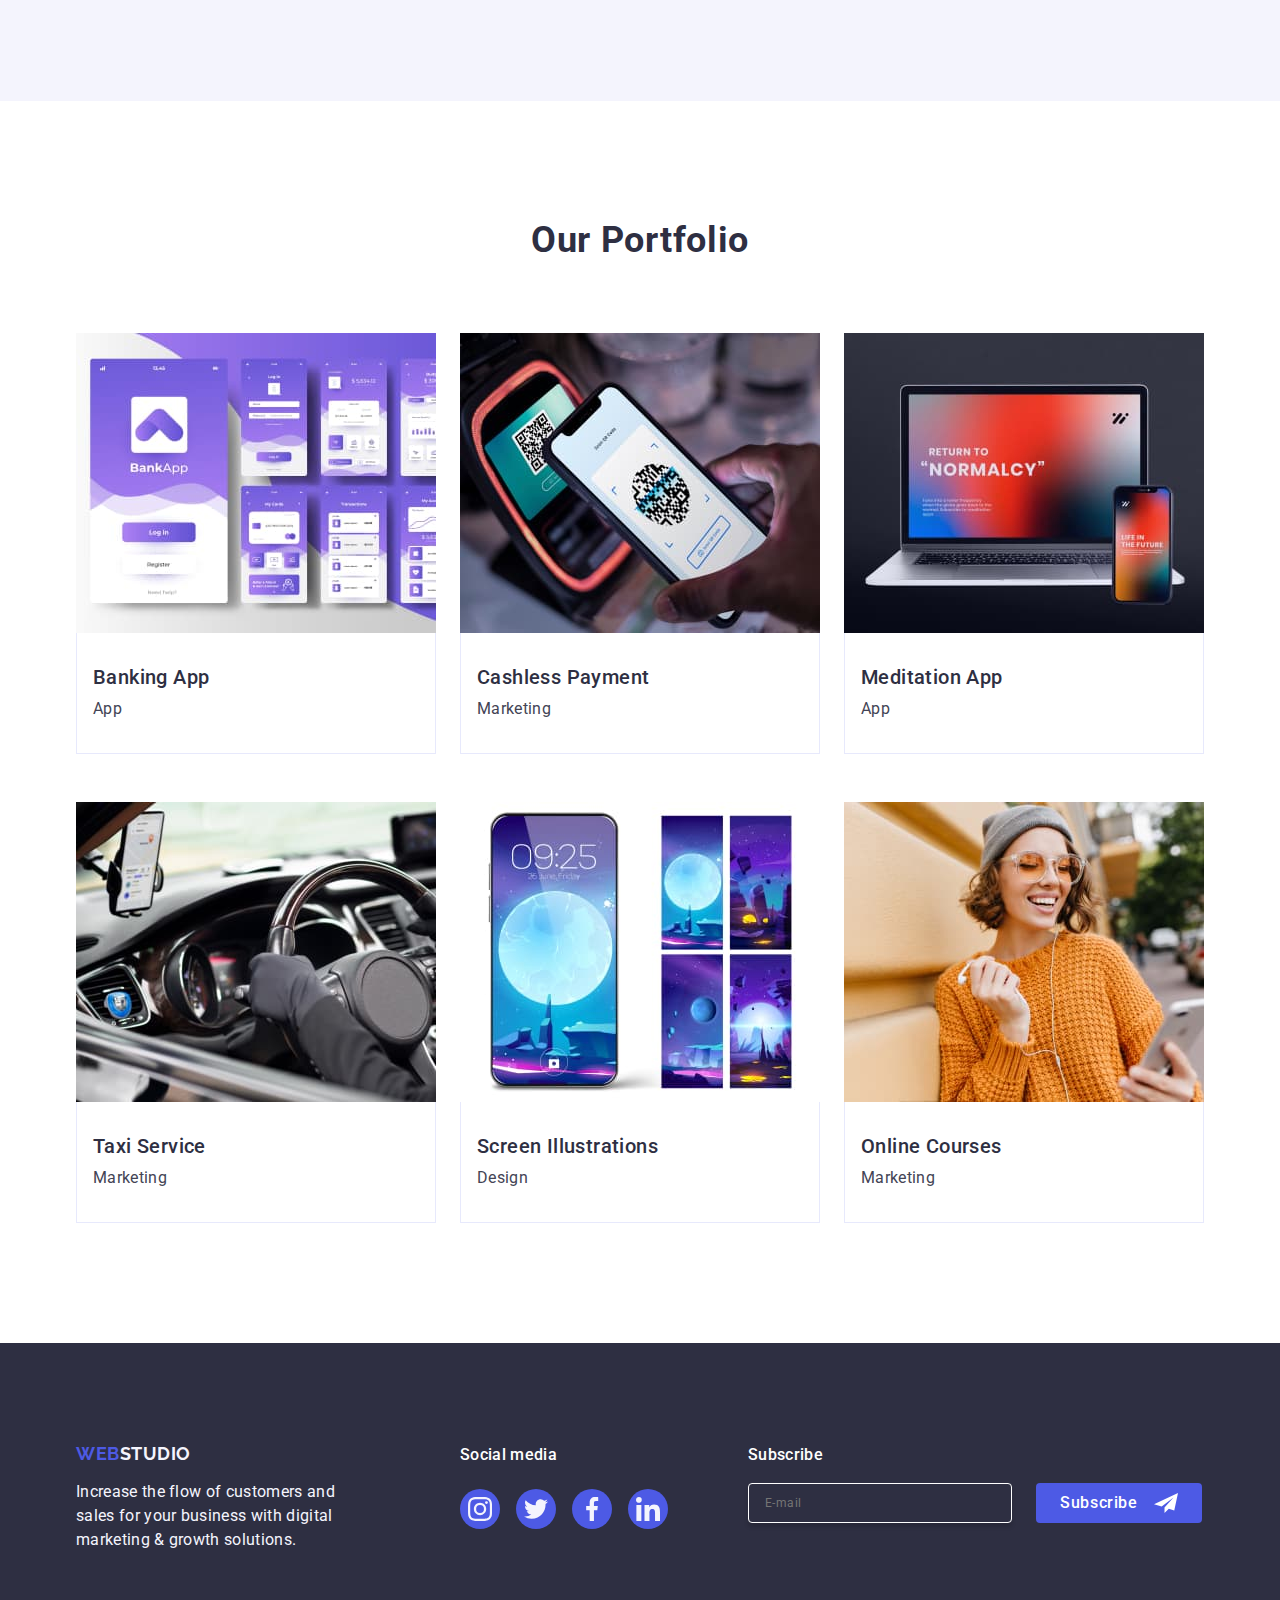
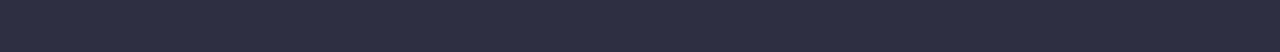
==== commit fca3f6af: "save header" ====
--- a/index.html
+++ b/index.html
@@ -39,6 +39,71 @@
                     <li><a class="adress-title" href="tel:+110001111111" target="_blank">+11 (000) 111-11-11</a></li>
                 </ul>
             </address>
+            <!--menu mob-->
+            <button class="button-menu-open" type="button"><svg width="24" height="24">
+                    <use href="./images/icons.svg#icon-menu-open">
+                    </use>
+                </svg></button>
+        </div>
+        <div class="mob-menu is-open">
+            <div>
+                <button class="button-menu-close" type="button"><svg class="mod-modal-x" width="8" height="8">
+                        <use href="./images/icons.svg#icon-close">
+                        </use>
+                    </svg></button>
+                <nav>
+                    <ul class="mob-menu-list">
+                        <li class="mob-menu-item">
+                            <a class="mob-page-nav-studio" href="./index.html">Studio</a>
+                        </li>
+                        <li class="mob-menu-item">
+                            <a class="mob-page-nav" href="">Portfolio</a>
+                        </li>
+                        <li class="mob-menu-item">
+                            <a class="mob-page-nav" href="">Contacts</a>
+                        </li>
+                    </ul>
+                </nav>
+            </div>
+            <ul class="mob-adress-list">
+                <li class="mob-adress-item">
+                    <a class="mob-adress-tel" href="tel:+110001111111" target="_blank">+11
+                        (000) 111-11-11</a>
+                </li>
+                <li class="mob-adress-item">
+                    <a class="mob-adress-email" href=" mailto:info@devstudio.com" target="_blank">info@devstudio.com</a>
+                </li>
+            </ul>
+            <ul class="mob-media-list">
+                <li class="mob-media-item">
+                    <a class="mob-media-link" href="">
+                        <svg class="mob-media-svg" width="24" height="24">
+                            <use href="./images/icons.svg#icon-instagram"></use>
+                        </svg>
+                    </a>
+                </li>
+                <li class="mob-media-item">
+                    <a class="mob-media-link" href="">
+                        <svg class="mob-media-svg" width="24" height="24">
+                            <use href="./images/icons.svg#icon-twitter"></use>
+                        </svg>
+                    </a>
+                </li>
+                <li class="mob-media-item">
+                    <a class="mob-media-link" href="">
+                        <svg class="mob-media-svg" width="24" height="24">
+                            <use href="./images/icons.svg#icon-facebook"></use>
+                        </svg>
+                    </a>
+                </li>
+                <li class="mob-media-item">
+                    <a class="mob-media-link" href="">
+                        <svg class="mob-media-svg" width="24" height="24">
+                            <use href="./images/icons.svg#icon-linkedin"></use>
+                        </svg>
+                    </a>
+                </li>
+            </ul>
         </div>
     </header>
     <main>
--- a/css/styles.css
+++ b/css/styles.css
@@ -80,7 +80,8 @@
 }
 
 .header-container {
-  display: flex;
+  /*display: flex;*/
+  display: none;
   gap: 40px;
 }
 
@@ -134,7 +135,8 @@
 }
 
 .adress-ul {
-  display: flex;
+  /* display: flex;*/
+  display: none;
   gap: 40px;
 }
 
@@ -164,7 +166,127 @@
   color: #404BBF;
 }
 
-
+/*---menu mob*/
+
+.button-menu-open {
+  width: 24px;
+  height: 24px;
+  padding: 0;
+  display: flex;
+  justify-content: center;
+  align-items: center;
+  border: none;
+  background-color: transparent;
+  cursor: pointer;
+}
+
+.mob-menu {
+  position: fixed;
+  top: 0;
+  width: 100%;
+  height: 100%;
+  background-color: #fff;
+  visibility: hidden;
+  opacity: 0;
+  pointer-events: none;
+  padding: 24px 24px 40px 16px;
+  display: flex;
+  flex-direction: column;
+  justify-content: space-between;
+}
+
+.mob-menu.is-open {
+  opacity: 1;
+  pointer-events: auto;
+}
+
+.button-menu-close {
+  margin-left: auto;
+  margin-bottom: 24px;
+  border-radius: 50%;
+  width: 24px;
+  height: 24px;
+  border: 1px solid rgba(0, 0, 0, 0.1);
+  display: flex;
+  align-items: center;
+  justify-content: center;
+  background-color: #fff;
+  cursor: pointer;
+}
+
+.mob-page-nav-studio {
+  font-weight: 700;
+  font-size: 36px;
+  line-height: 111%;
+  letter-spacing: 0.02em;
+  color: #404bbf;
+  text-decoration: none;
+}
+
+.mob-page-nav {
+  font-weight: 700;
+  font-size: 36px;
+  line-height: 111%;
+  letter-spacing: 0.02em;
+  color: #2e2f42;
+  text-decoration: none;
+}
+
+.mob-menu-list {}
+
+.mob-menu-item:not(:last-child) {
+  margin-bottom: 40px;
+}
+
+.mob-adress-list {
+  display: flex;
+  flex-wrap: wrap;
+  gap: 24px;
+  margin-top: auto;
+  margin-bottom: 48px;
+}
+
+.mob-media-list {
+  display: flex;
+  justify-content: space-between;
+  max-width: 280px;
+}
+
+.mod-modal-x {}
+
+.mob-adress-email {
+  font-weight: 500;
+  font-size: 20px;
+  line-height: 120%;
+  letter-spacing: 0.02em;
+  color: #434455;
+  text-decoration: none;
+}
+
+.mob-adress-tel {
+  font-size: 20px;
+  line-height: 120%;
+  letter-spacing: 0.02em;
+  color: #4d5ae5;
+  text-decoration: none;
+}
+
+.mob-media-item {}
+
+.mob-media-link {
+  display: flex;
+  align-items: center;
+  justify-content: center;
+  border-radius: 50%;
+  width: 40px;
+  height: 40px;
+  transition: background-color 250ms cubic-bezier(0.4, 0, 0.2, 1);
+  background-color: #4d5ae5;
+}
+
+.mob-media-svg {
+  fill: #fff;
+}
 
 /*Section1*/
 .section {
@@ -1142,4 +1264,57 @@
   .input-subscribe {
     max-width: 264px;
   }
+
+  .form-subscribe {
+    display: flex;
+    gap: 24px;
+  }
+}
+
+@media screen and (min-width: 768px) {
+  .container {
+    width: 768;
+    padding: 0 16px;
+    margin: 0 auto;
+  }
+
+  .header-container {
+    display: flex;
+    gap: 40px;
+  }
+
+  .header-nav {
+    display: flex;
+    align-items: center;
+  }
+
+  .adress-ul {
+    display: block;
+    gap: 40px;
+  }
+
+  .button-menu-open {
+    display: none;
+  }
+
+  .logo {
+    margin-right: 120px;
+  }
+}
+
+@media screen and (min-width: 1158px) {
+  .container {
+    width: 1158;
+    padding: 0 15px;
+    margin: 0 auto;
+  }
+
+  .adress-ul {
+    display: flex;
+    gap: 40px;
+  }
+
+  .logo {
+    margin-right: 76px;
+  }
 }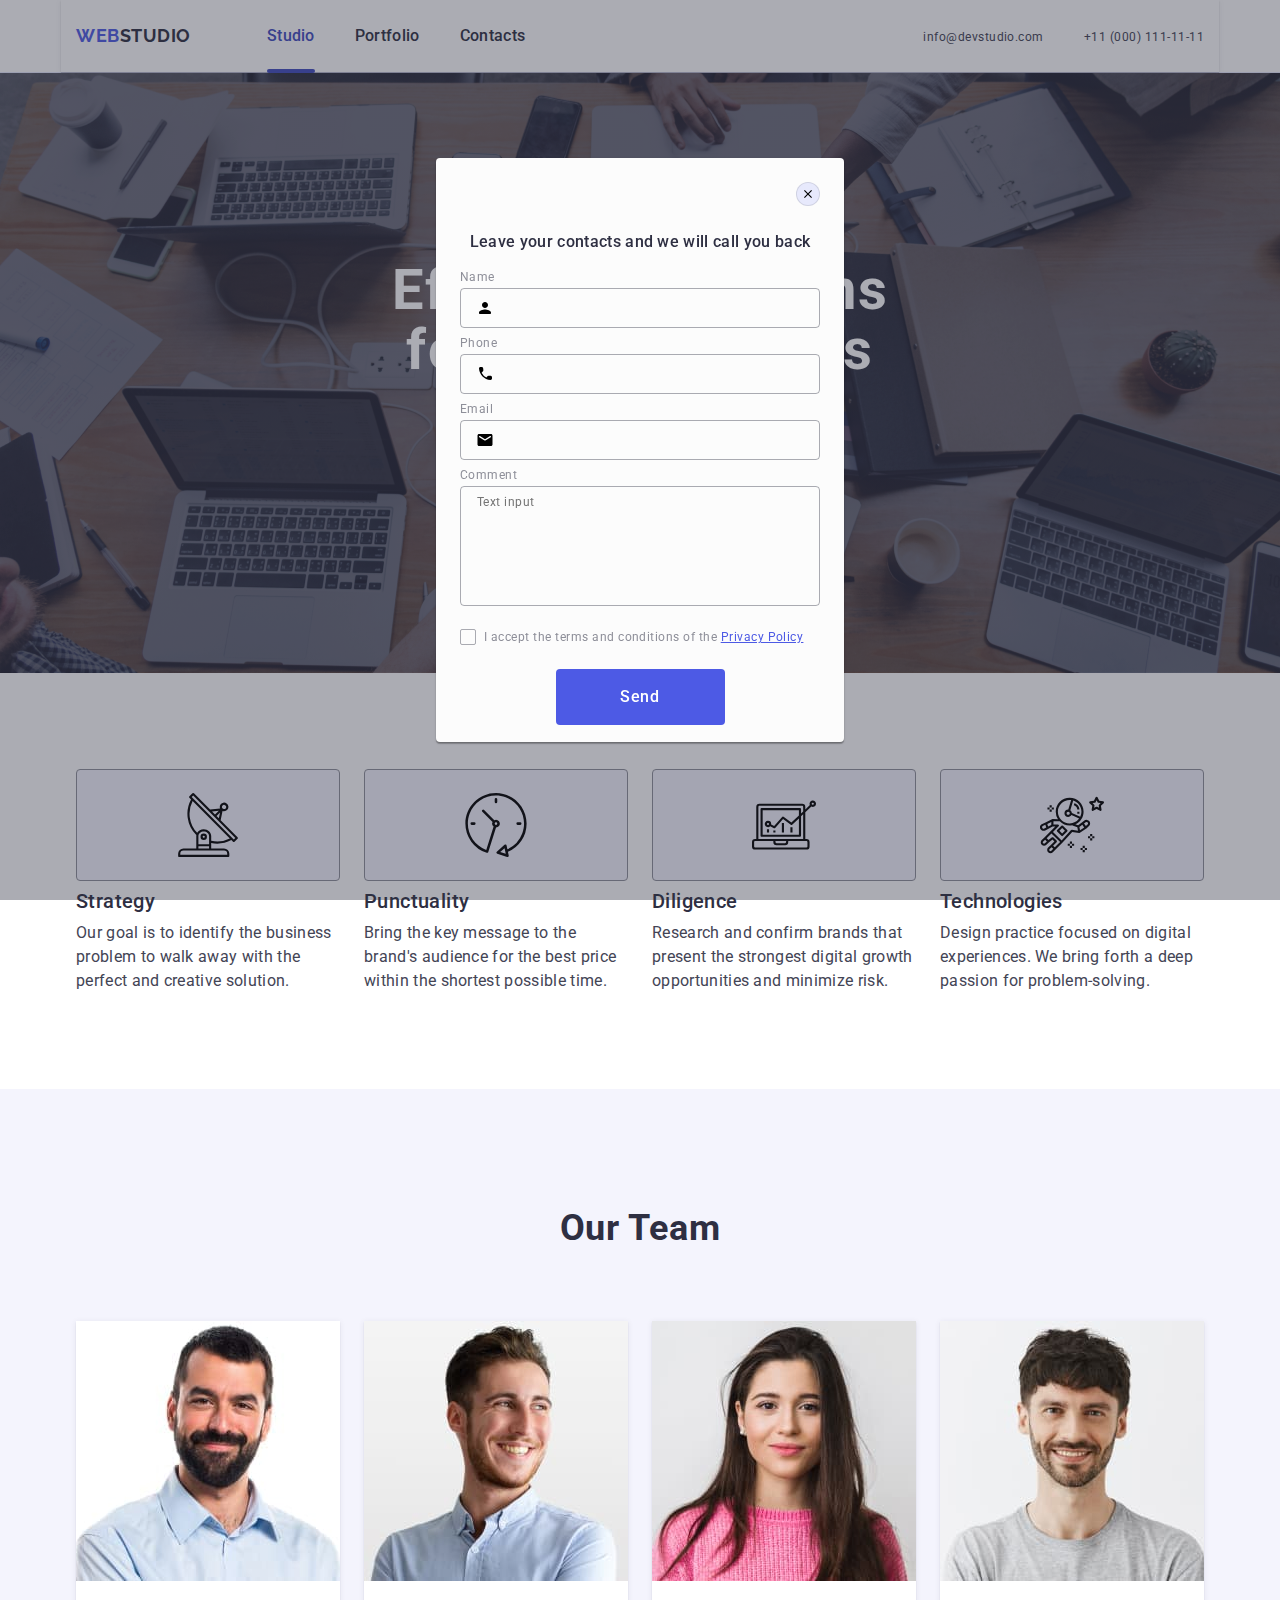
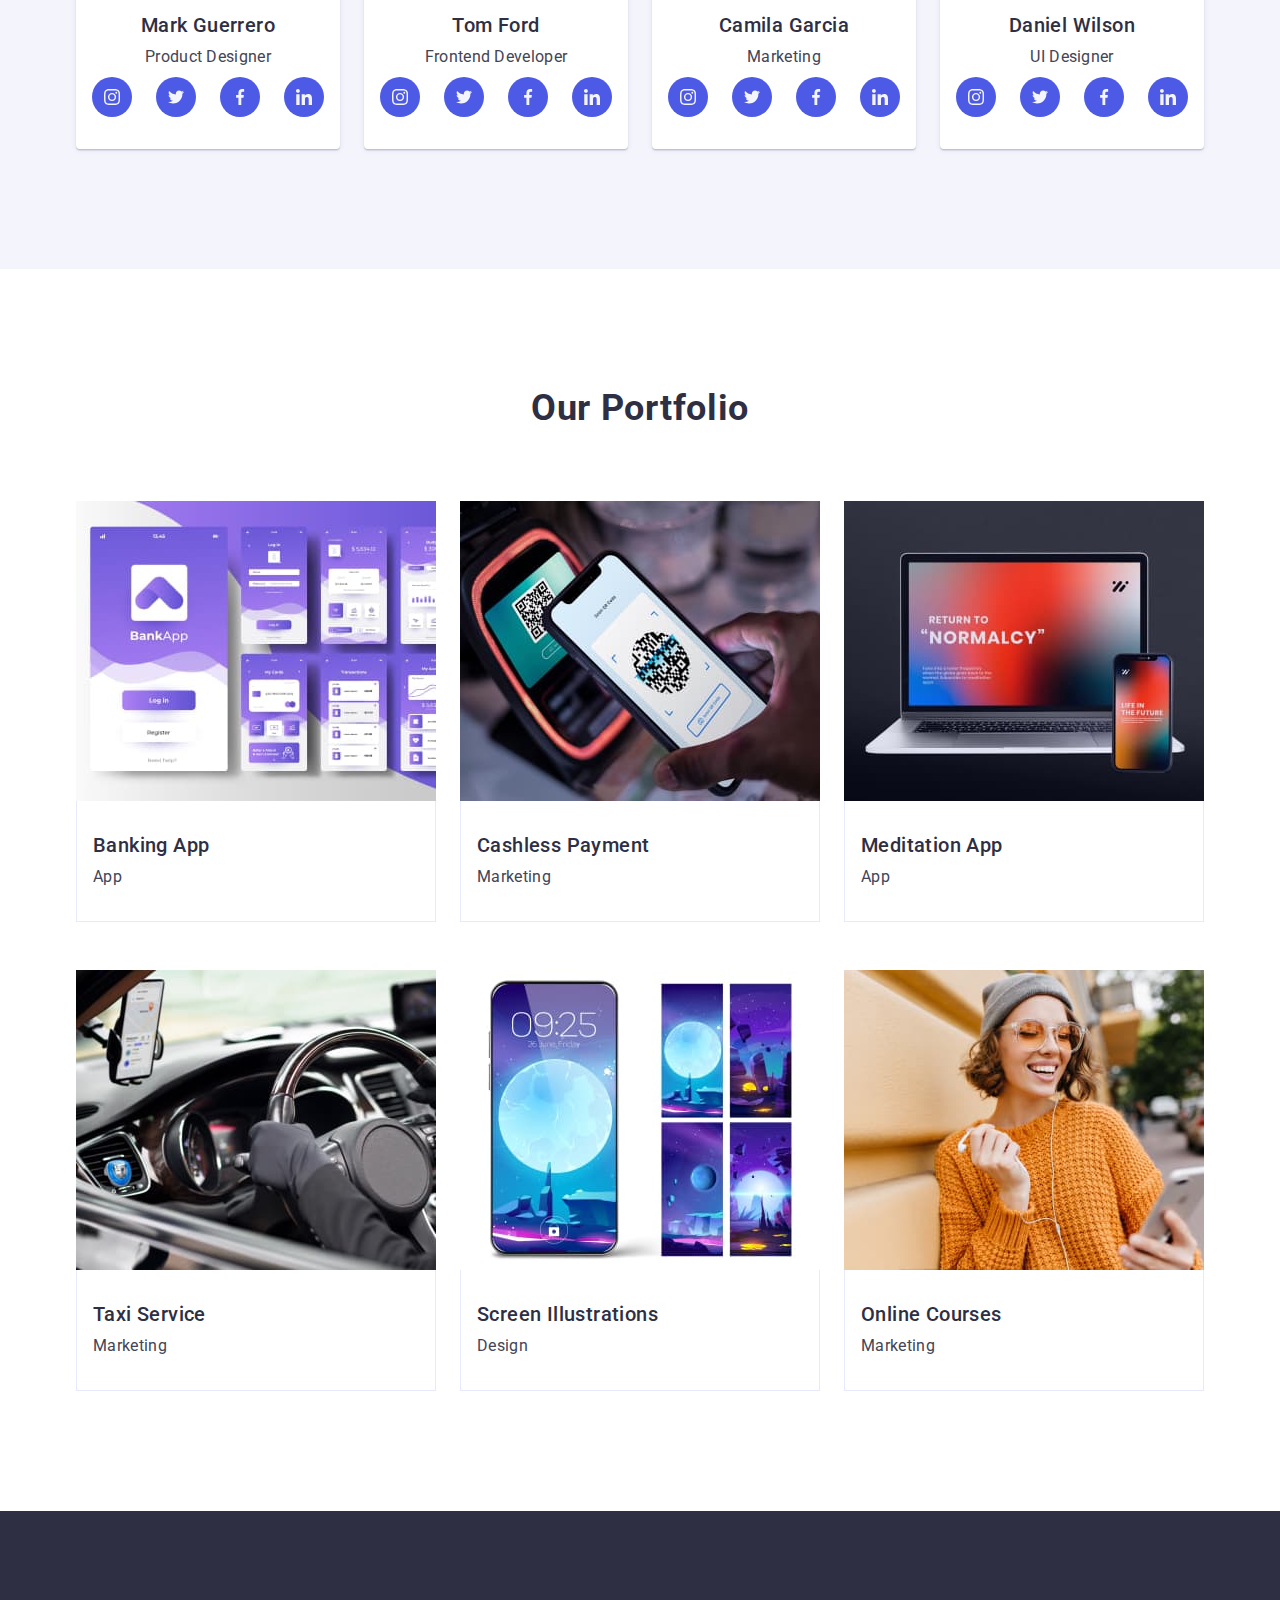
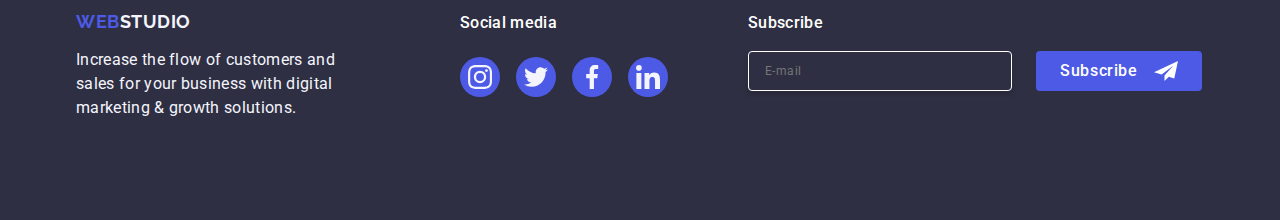
==== commit bed9781c: "save" ====
--- a/index.html
+++ b/index.html
@@ -464,7 +464,7 @@
         </div>
     </footer>
     <!--modal window-->
-    <!--<div class="modal-overlay is-open">
+    <div class="modal-overlay is-open">
         <div class="modal">
             <button class="modal-button" type="button"><svg class="modal-x" width="8" height="8">
                     <use href="./images/icons.svg#icon-close">
@@ -516,13 +516,13 @@
                                 <use href="./images/icons.svg#icon-tick">
                                 </use>
                             </svg>
-                        </span>I accept the terms and conditions of the
-                        <a class="modal-text-check" href="">Privacy Policy</a></label>
+                        </span><span class="checkbox-mob">I accept the terms and conditions of the
+                            <a class="modal-text-check" href="">Privacy Policy</a></span></label>
                 </div>
                 <button class="modal-send" type="submit">Send</button>
             </form>
         </div>
-    </div>-->
+    </div>
 </body>
 
 </html>--- a/css/styles.css
+++ b/css/styles.css
@@ -794,7 +794,7 @@
 
 }
 
-/*madal*/
+/*modal*/
 .modal-overlay {
   background-color: rgba(46, 47, 66, 0.4);
   position: fixed;
@@ -818,14 +818,18 @@
   height: 50%;
   left: 50%;
   transform: translate(-50%, -50%);
-  width: 408px;
-  min-height: 584px;
+  /*width: 408px;*/
+  width: 288px;
+  /* min-height: 584px;*/
+  height: 623px;
   background: #fcfcfc;
   border-radius: 4px;
   box-shadow: 0px 1px 1px rgba(0, 0, 0, 0.14), 0px 1px 3px rgba(0, 0, 0, 0.12), 0px 2px 1px rgba(0, 0, 0, 0.2);
   transition: transform 250ms cubic-bezier(0.4, 0, 0.2, 1);
-  padding: 72px 24px 24px 24px;
-  overflow-y: auto;
+  /*padding: 72px 24px 24px 24px;
+  */
+  padding: 72px 16px 24px 16px;
+  display: auto;
 }
 
 .modal-overlay.is-open {
@@ -949,7 +953,8 @@
   outline: transparent;
   background-color: transparent;
   border-radius: 4px;
-  width: 360px;
+  /*width: 360px;*/
+  width: 100%;
   height: 120px;
   resize: none;
   font-size: 12px;
@@ -964,6 +969,8 @@
 }
 
 .label-checkbox {
+  display: flex;
+  align-items: center;
   font-weight: 400;
   font-size: 12px;
   line-height: 117%;
@@ -1007,6 +1014,8 @@
   border-radius: 2px;
   border: 1px solid rgba(46, 47, 66, 0.4);
   margin-right: 8px;
+
+  flex-shrink: 0;
 }
 
 .checkbox:checked+.label-checkbox>.modal-span {
@@ -1021,6 +1030,11 @@
 
 .checkbox-svg {
   transition: fill 2 50ms cubic-bezier(0.4, 0, 0.2, 1);
+}
+
+.checkbox-mob {
+  width: 100%;
+
 }
 
 .modal-text-check {
@@ -1291,6 +1305,14 @@
   .adress-ul {
     display: block;
     gap: 40px;
+
+  }
+
+  .adress-title {
+    font-weight: 400;
+    font-size: 12px;
+    line-height: 117%;
+    letter-spacing: 0.04em;
   }
 
   .button-menu-open {
@@ -1304,7 +1326,7 @@
 
 @media screen and (min-width: 1158px) {
   .container {
-    width: 1158;
+    width: 1158px;
     padding: 0 15px;
     margin: 0 auto;
   }
@@ -1317,4 +1339,95 @@
   .logo {
     margin-right: 76px;
   }
+}
+
+@media screen and (min-width: 768px) {
+
+  .container {
+    width: 768px;
+    padding: 0 16px;
+    margin: 0 auto;
+  }
+
+  .section {
+    max-width: 768px;
+    background-image: linear-gradient(rgba(46, 47, 66, 0.7), rgba(46, 47, 66, 0.7)),
+      url(../images/fontab1x.jpg);
+    margin: auto;
+    padding: 112px 0;
+  }
+
+  .page-title {
+    font-size: 56px;
+    line-height: 107%;
+    max-width: 496px;
+    margin-bottom: 36px;
+  }
+}
+
+@media screen and (min-width: 1158px) {
+  .container {
+    width: 1158px;
+    padding: 0 15px;
+    margin: 0 auto;
+  }
+
+  .section {
+    max-width: 1440px;
+    background-image: linear-gradient(rgba(46, 47, 66, 0.7), rgba(46, 47, 66, 0.7)),
+      url(../images/people-office.jpg);
+    padding: 188px 0;
+    margin: auto;
+  }
+
+  .page-title {
+    font-size: 56px;
+    line-height: 107%;
+    max-width: 496px;
+    margin-bottom: 48px;
+  }
+}
+
+@media screen and (min-width: 768px) {
+  .modal {
+    position: absolute;
+    top: 50%;
+    height: 50%;
+    left: 50%;
+    transform: translate(-50%, -50%);
+    background: #fcfcfc;
+    border-radius: 4px;
+    box-shadow: 0px 1px 1px rgba(0, 0, 0, 0.14), 0px 1px 3px rgba(0, 0, 0, 0.12), 0px 2px 1px rgba(0, 0, 0, 0.2);
+    transition: transform 250ms cubic-bezier(0.4, 0, 0.2, 1);
+    display: auto;
+    width: 408px;
+    min-height: 584px;
+    padding: 72px 24px 24px 24px;
+  }
+
+  .modal-textarea {
+    width: 360px;
+  }
+}
+
+@media screen and (min-width: 1158px) {
+  .modal {
+    position: absolute;
+    top: 50%;
+    height: 50%;
+    left: 50%;
+    transform: translate(-50%, -50%);
+    background: #fcfcfc;
+    border-radius: 4px;
+    box-shadow: 0px 1px 1px rgba(0, 0, 0, 0.14), 0px 1px 3px rgba(0, 0, 0, 0.12), 0px 2px 1px rgba(0, 0, 0, 0.2);
+    transition: transform 250ms cubic-bezier(0.4, 0, 0.2, 1);
+    display: auto;
+    width: 408px;
+    min-height: 584px;
+    padding: 72px 24px 24px 24px;
+  }
+
+  .modal-textarea {
+    width: 360px;
+  }
 }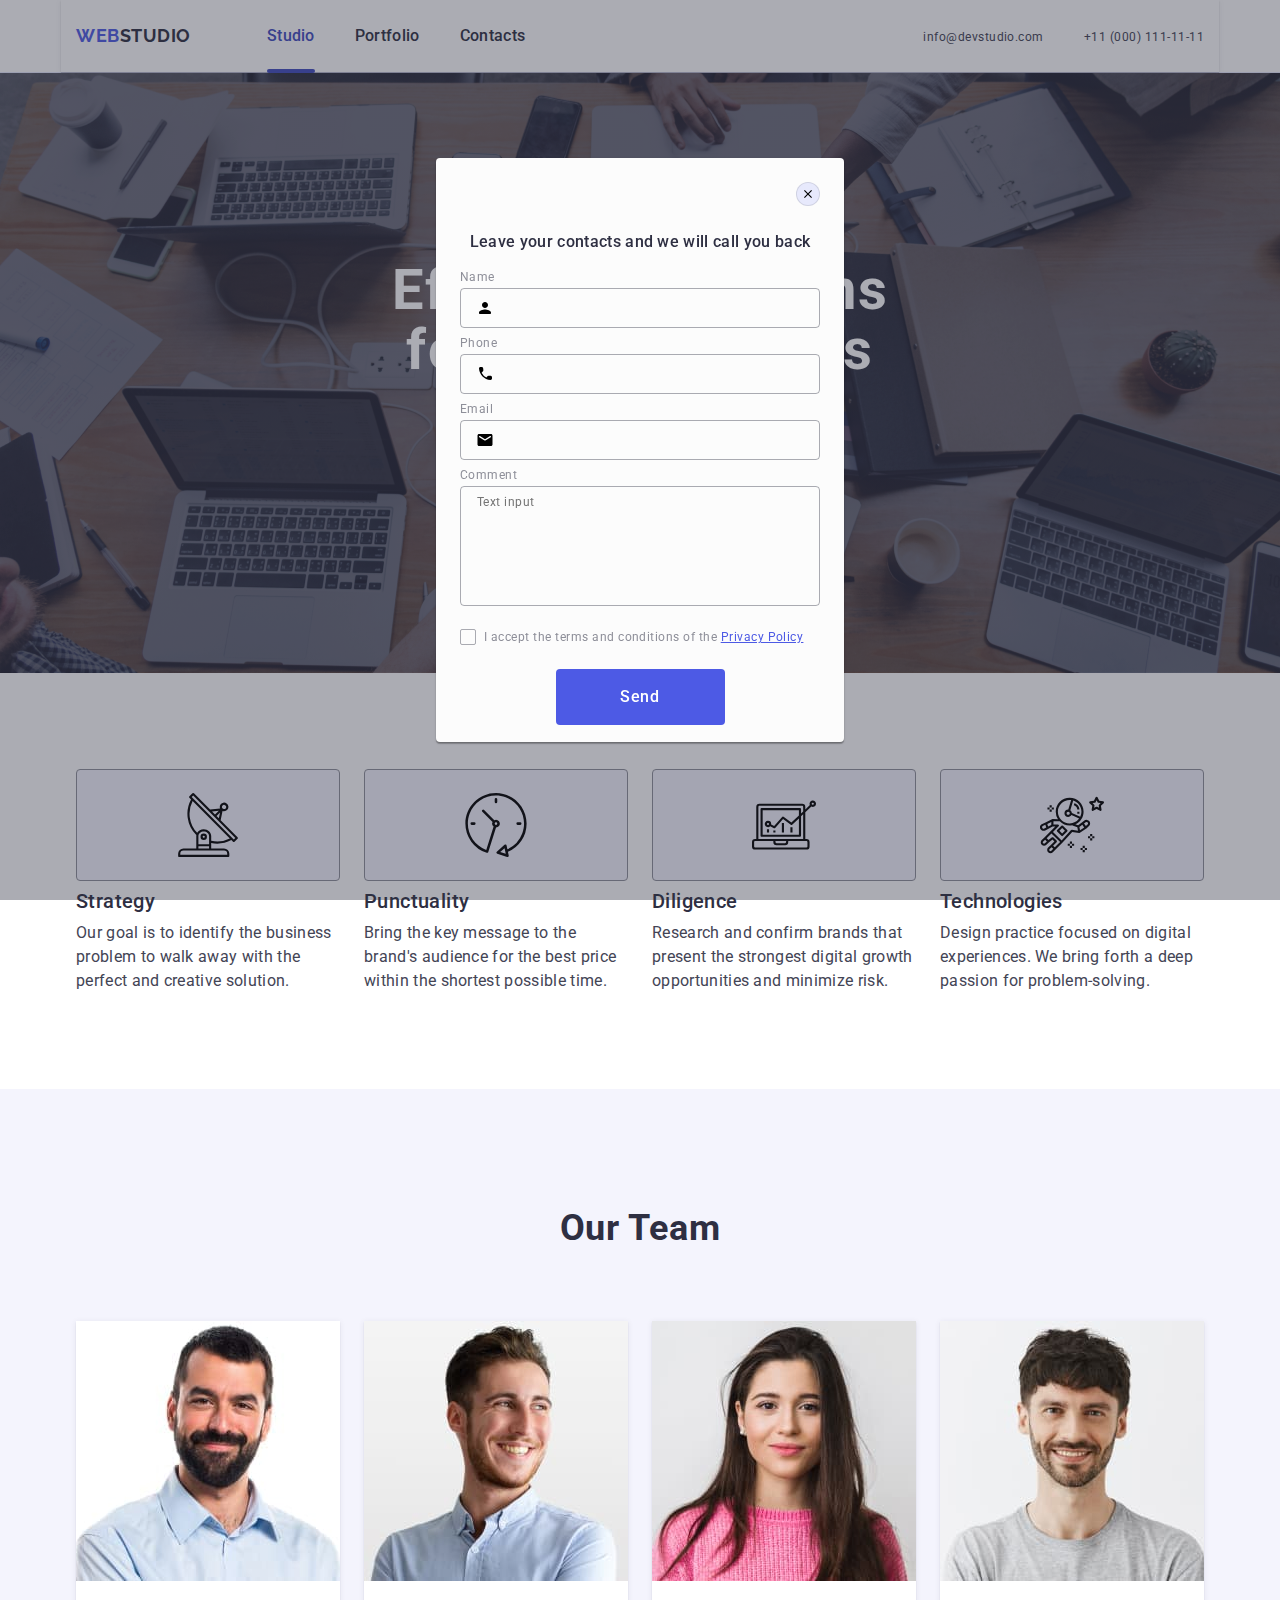
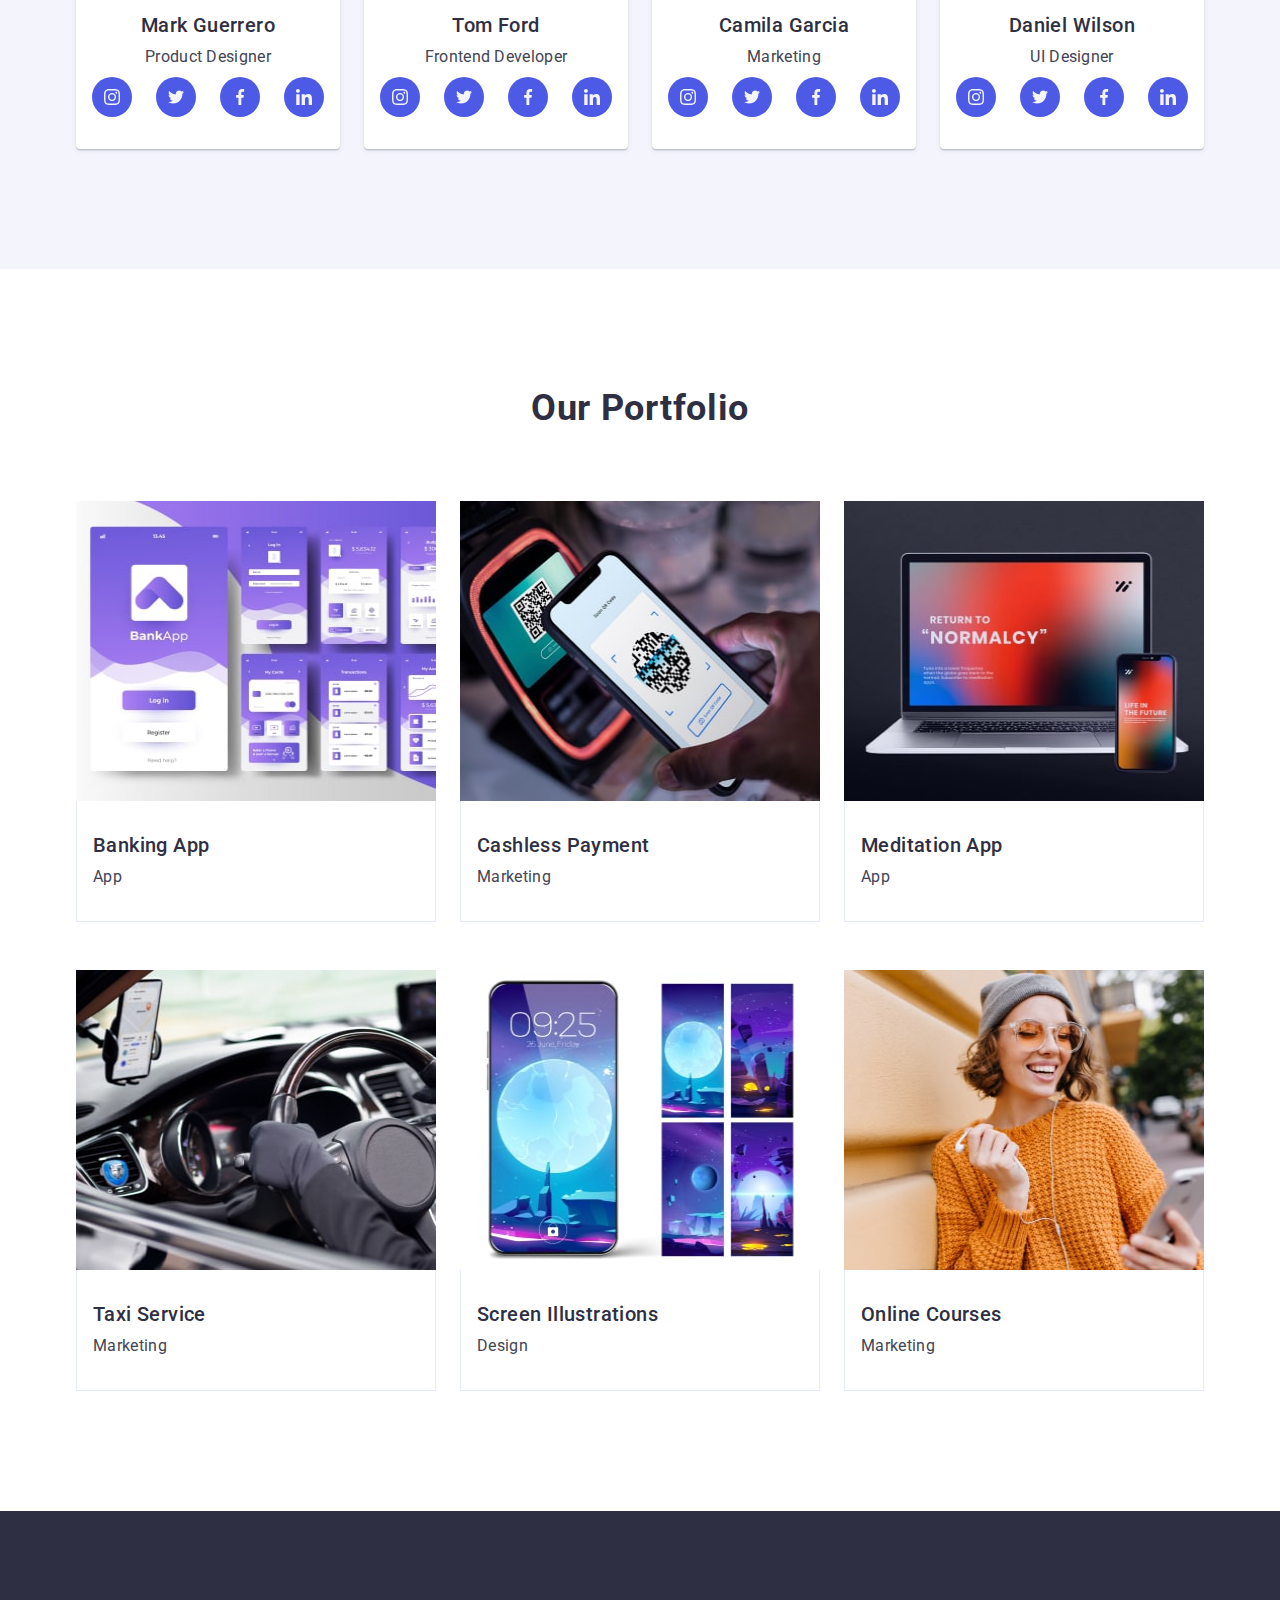
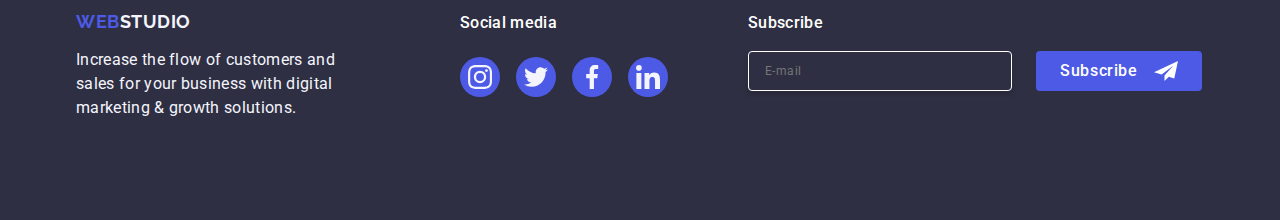
==== commit 81dc2df1: "save picture2x" ====
--- a/index.html
+++ b/index.html
@@ -177,7 +177,8 @@
                 <h2 class="section-team-title">Our Team</h2>
                 <ul class="section-team-list">
                     <li class="list">
-                        <img src="./images/img1.jpg" alt="Mark Guerrero" width="264" height="260" />
+                        <img srcset="./images/img1.jpg 1x, ./images/img-team1-2x.jpg 2x" src="./images/img1.jpg"
+                            alt="Mark Guerrero" width="264" height="260" />
                         <div class="team-list">
                             <h3 class="name-title">Mark Guerrero</h3>
                             <p class="name-title-prof">Product Designer</p>
@@ -213,7 +214,8 @@
                             </ul>
                         </div>
                     </li>
-                    <li class="list"><img src="./images/img2.jpg" alt="Tom Ford" width="264" height="260" />
+                    <li class="list"><img srcset="./images/img2.jpg 1x, ./images/img-team2-2x.jpg 2x"
+                            src="./images/img2.jpg" alt="Tom Ford" width="264" height="260" />
                         <div class="team-list">
                             <h3 class="name-title">Tom Ford</h3>
                             <p class="name-title-prof">Frontend Developer</p>
@@ -249,7 +251,8 @@
                             </ul>
                         </div>
                     </li>
-                    <li class="list"><img src="./images/img3.jpg" alt="Camila Garcia" width="264" height="260" />
+                    <li class="list"><img srcset="./images/img3.jpg 1x, ./images/img-team3-2x.jpg 2x"
+                            src="./images/img3.jpg" alt="Camila Garcia" width="264" height="260" />
                         <div class="team-list">
                             <h3 class="name-title">Camila Garcia</h3>
                             <p class="name-title-prof">Marketing</p>
@@ -285,7 +288,8 @@
                             </ul>
                         </div>
                     </li>
-                    <li class="list"><img src="./images/img4.jpg" alt="Daniel Wilson" width="264" height="260" />
+                    <li class="list"><img srcset="./images/img4.jpg 1x, ./images/img-team4-2x.jpg 2x"
+                            src="./images/img4.jpg" alt="Daniel Wilson" width="264" height="260" />
                         <div class="team-list">
                             <h3 class="name-title">Daniel Wilson</h3>
                             <p class="name-title-prof">UI Designer</p>
@@ -331,7 +335,15 @@
                 <ul class="portfolio-list">
                     <li class="portfolio-list-item">
                         <div class="box-fly">
-                            <img src="./images/img21.jpg" alt="Banking App" width="360">
+                            <picture>
+                                <source srcset="./images/img1-mob1x.jpg 1x, ./images/img1-mob2x.jpg 2x"
+                                    media="(max-width: 767px)" />
+                                <source srcset="./images/img1-tab1x.jpg 1x, ./images/img1-tab2x.jpg 2x"
+                                    media="(min-width: 768px)" />
+                                <source srcset="./images/img21.jpg 1x, ./images/img1-desk2x.jpg 2x "
+                                    media="(min-width: 1158px)" />
+                                <img src="./images/img21.jpg" alt="Banking App" width="360" height="300">
+                            </picture>
                             <p class="text-fly-img">14 Stylish and User-Friendly App Design Concepts · Task Manager App
                                 · Calorie Tracker App · Exotic Fruit Ecommerce App ·
                                 Cloud Storage App</p>
@@ -342,8 +354,16 @@
                         </div>
                     </li>
                     <li class="portfolio-list-item">
-                        <div class="box-fly"><img src="./images/img22.jpg" alt="Cashless Payment" width="360"
-                                height="300">
+                        <div class="box-fly">
+                            <picture>
+                                <source srcset="./images/img2-mob1x.jpg 1x, ./images/img2-mob2x.jpg 2x"
+                                    media="(max-width: 767px)" />
+                                <source srcset="./images/img2-tab1x.jpg 1x, ./images/img2-tab2x.jpg 2x"
+                                    media="(min-width: 768px)" />
+                                <source srcset="./images/img22.jpg 1x, ./images/img2-desk2x.jpg 2x "
+                                    media="(min-width: 1158px)" />
+                                <img src="./images/img22.jpg" alt="Cashless Payment" width="360" height="300">
+                            </picture>
                             <p class="text-fly-img">14 Stylish and User-Friendly App Design Concepts · Task Manager App
                                 · Calorie Tracker App · Exotic Fruit Ecommerce App ·
                                 Cloud Storage App</p>
@@ -354,8 +374,16 @@
                         </div>
                     </li>
                     <li class="portfolio-list-item">
-                        <div class="box-fly"><img src="./images/img23.jpg" alt="Meditation App" width="360"
-                                height="300">
+                        <div class="box-fly">
+                            <picture>
+                                <source srcset="./images/img3-mob1x.jpg 1x, ./images/img3-mob2x.jpg 2x"
+                                    media="(max-width: 767px)" />
+                                <source srcset="./images/img3-tab1x.jpg 1x, ./images/img3-tab2x.jpg 2x"
+                                    media="(min-width: 768px)" />
+                                <source srcset="./images/img23.jpg 1x, ./images/img3-desk2x.jpg 2x "
+                                    media="(min-width: 1158px)" />
+                                <img src="./images/img23.jpg" alt="Meditation App" width="360" height="300">
+                            </picture>
                             <p class="text-fly-img">14 Stylish and User-Friendly App Design Concepts · Task Manager App
                                 · Calorie Tracker App · Exotic Fruit Ecommerce App ·
                                 Cloud Storage App</p>
@@ -366,7 +394,16 @@
                         </div>
                     </li>
                     <li class="portfolio-list-item">
-                        <div class="box-fly"><img src="./images/img24.jpg" alt="Taxi Service" width="360" height="300">
+                        <div class="box-fly">
+                            <picture>
+                                <source srcset="./images/img4-mob1x.jpg 1x, ./images/img4-mob2x.jpg 2x"
+                                    media="(max-width: 767px)" />
+                                <source srcset="./images/img4-tab1x.jpg 1x, ./images/img4-tab2x.jpg 2x"
+                                    media="(min-width: 768px)" />
+                                <source srcset="./images/im24.jpg 1x, ./images/img4-desk2x.jpg 2x "
+                                    media="(min-width: 1158px)" />
+                                <img src="./images/img24.jpg" alt="Taxi Service" width="360" height="300">
+                            </picture>
                             <p class="text-fly-img">14 Stylish and User-Friendly App Design Concepts · Task Manager App
                                 · Calorie Tracker App · Exotic Fruit Ecommerce App ·
                                 Cloud Storage App</p>
@@ -377,8 +414,16 @@
                         </div>
                     </li>
                     <li class="portfolio-list-item">
-                        <div class="box-fly"><img src="./images/img25.jpg" alt="Screen Illustrations" width="360"
-                                height="300">
+                        <div class="box-fly">
+                            <picture>
+                                <source srcset="./images/img5-mob1x.jpg 1x, ./images/img5-mob2x.jpg 2x"
+                                    media="(max-width: 767px)" />
+                                <source srcset="./images/img5-tab1x.jpg 1x, ./images/img5-tab2x.jpg 2x"
+                                    media="(min-width: 768px)" />
+                                <source srcset="./images/im25.jpg 1x, ./images/img5-desk2x.jpg 2x "
+                                    media="(min-width: 1158px)" />
+                                <img src="./images/img25.jpg" alt="Screen Illustrations" width="360" height="300">
+                            </picture>
                             <p class="text-fly-img">14 Stylish and User-Friendly App Design Concepts · Task Manager App
                                 · Calorie Tracker App · Exotic Fruit Ecommerce App ·
                                 Cloud Storage App</p>
@@ -389,8 +434,16 @@
                         </div>
                     </li>
                     <li class="portfolio-list-item">
-                        <div class="box-fly"><img src="./images/img26.jpg" alt="Online Courses" width="360"
-                                height="300">
+                        <div class="box-fly">
+                            <picture>
+                                <source srcset="./images/img6-mob1x.jpg 1x, ./images/img6-mob2x.jpg 2x"
+                                    media="(max-width: 767px)" />
+                                <source srcset="./images/img6-tab1x.jpg 1x, ./images/img6-tab2x.jpg 2x"
+                                    media="(min-width: 768px)" />
+                                <source srcset="./images/im26.jpg 1x, ./images/img6-desk2x.jpg 2x "
+                                    media="(min-width: 1158px)" />
+                                <img src="./images/img26.jpg" alt="Screen Illustrations" width="360" height="300">
+                            </picture>
                             <p class="text-fly-img">14 Stylish and User-Friendly App Design Concepts · Task Manager App
                                 · Calorie Tracker App · Exotic Fruit Ecommerce App ·
                                 Cloud Storage App</p>
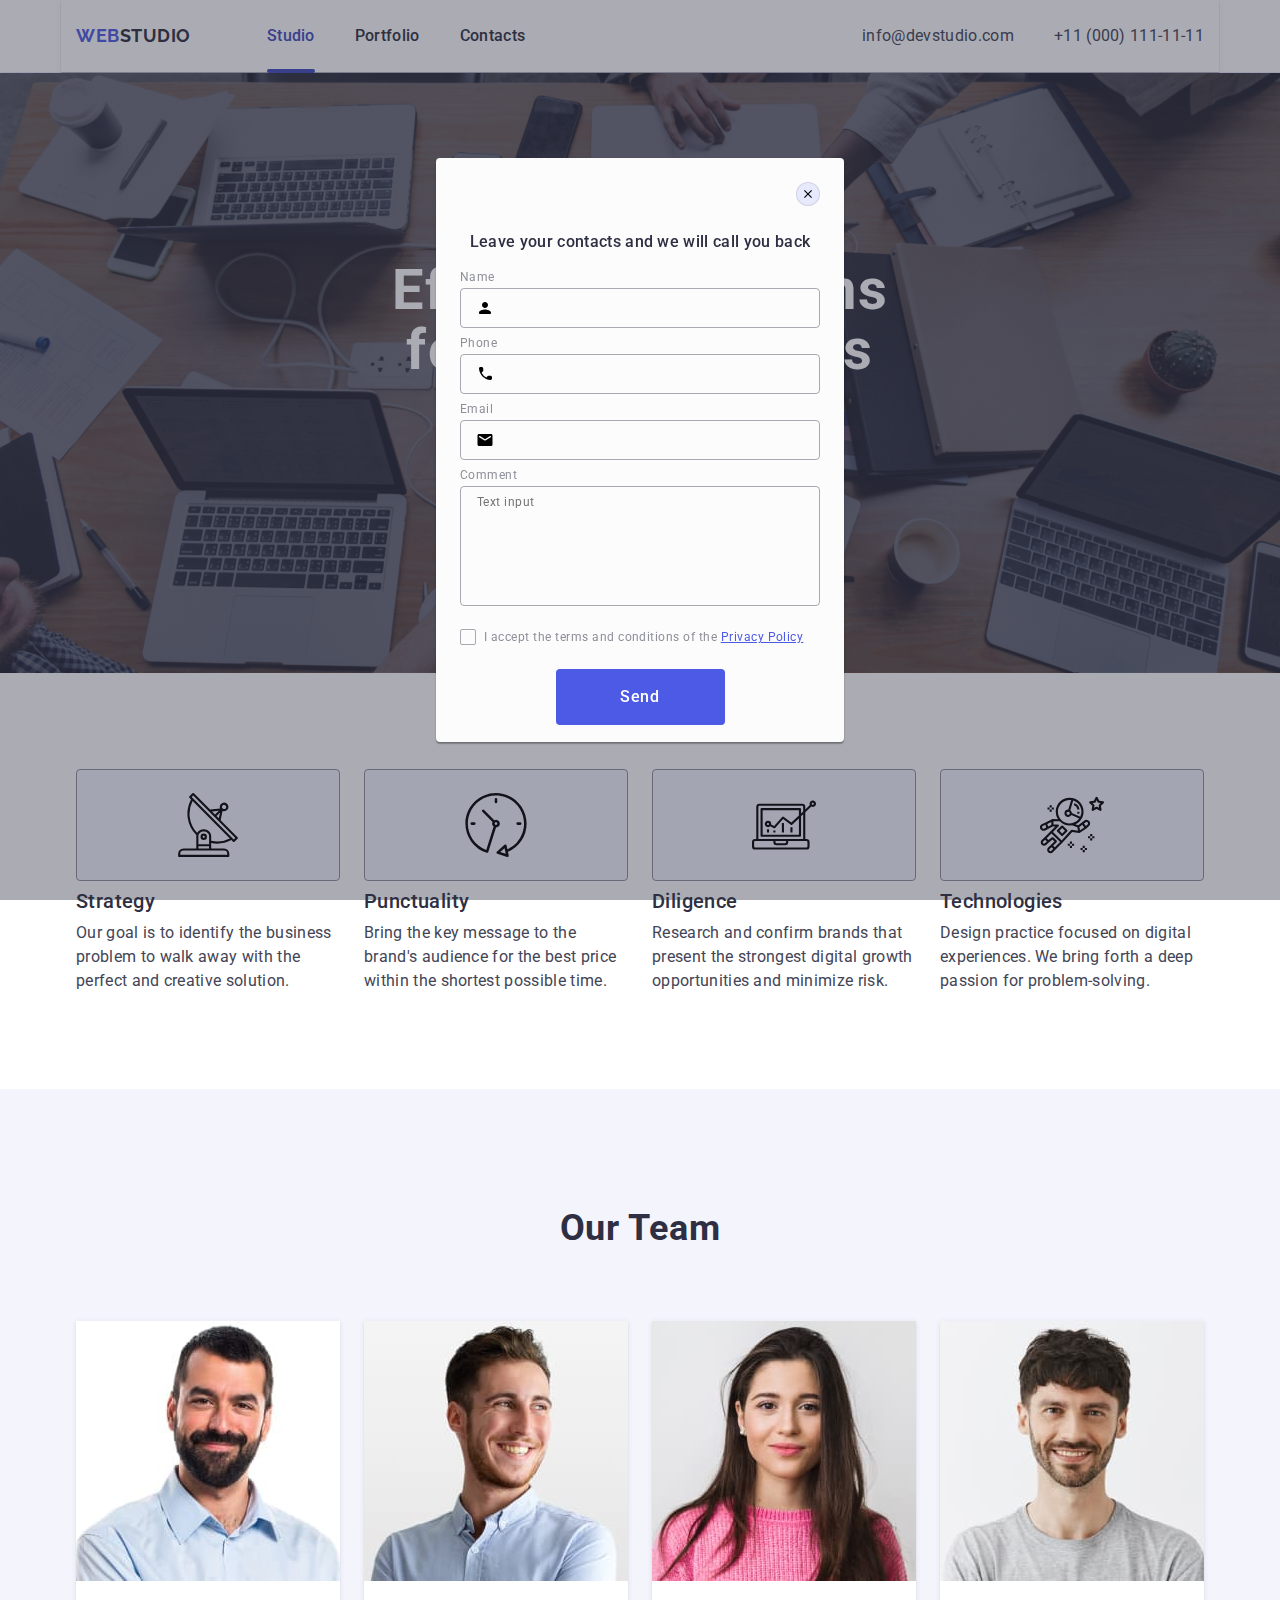
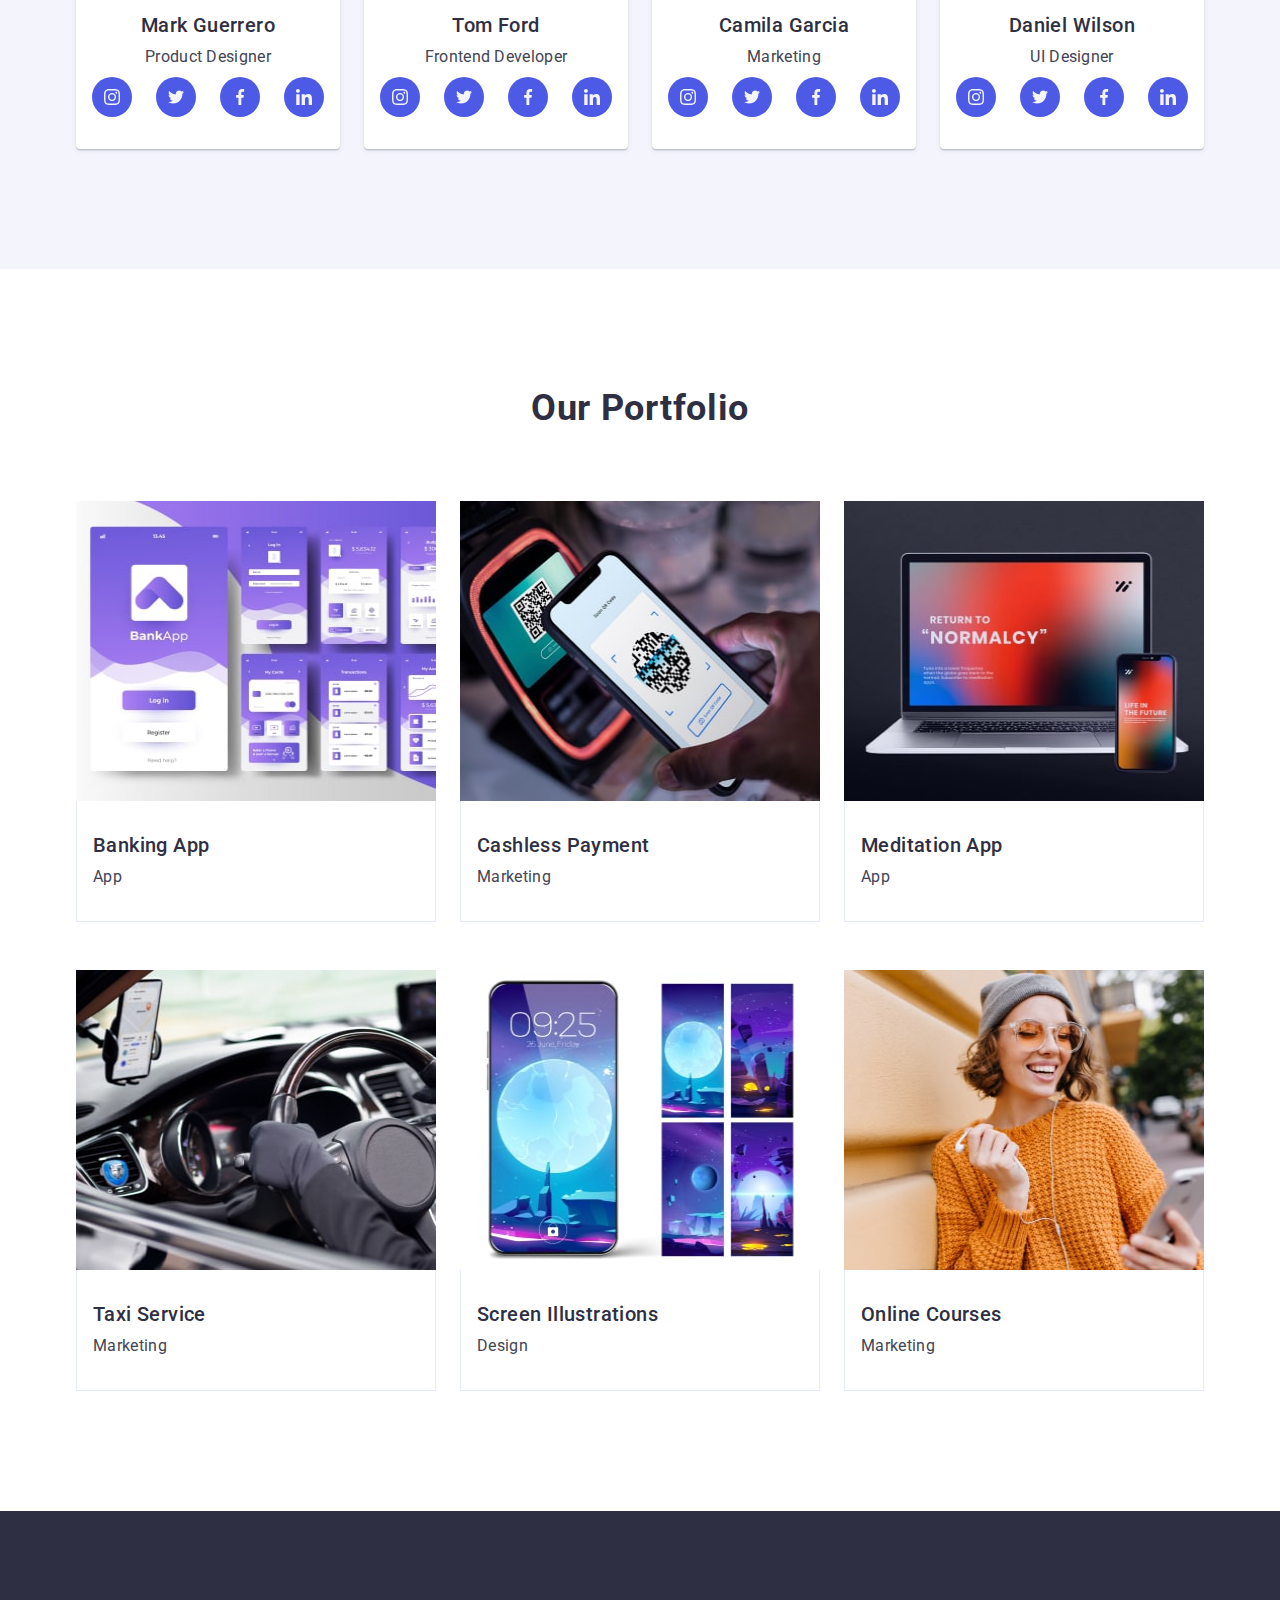
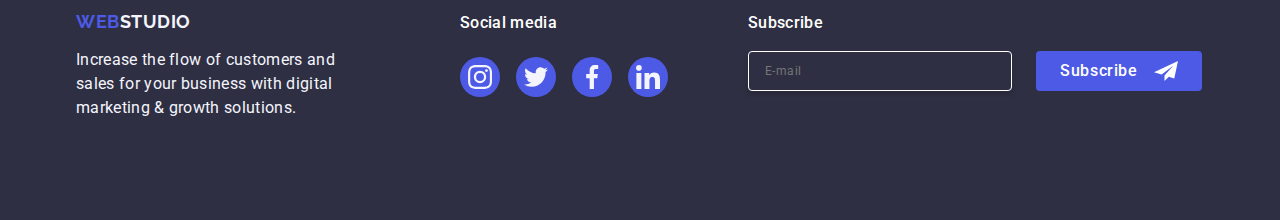
==== commit cb92eaba: "add 2x images+team584px" ====
--- a/index.html
+++ b/index.html
@@ -178,7 +178,7 @@
                 <ul class="section-team-list">
                     <li class="list">
                         <img srcset="./images/img1.jpg 1x, ./images/img-team1-2x.jpg 2x" src="./images/img1.jpg"
-                            alt="Mark Guerrero" width="264" height="260" />
+                            alt="Mark Guerrero" width="264" />
                         <div class="team-list">
                             <h3 class="name-title">Mark Guerrero</h3>
                             <p class="name-title-prof">Product Designer</p>
--- a/css/styles.css
+++ b/css/styles.css
@@ -72,10 +72,12 @@
 }
 
 .header {
+  padding-top: 16px;
+  padding-bottom: 16px;
   display: flex;
   align-items: center;
   box-shadow: 0px 2px 1px rgba(46, 47, 66, 0.08),
-    0px 1px 1px rgba(46, 47, 66, 0.16),
+    0px 1px 1px rgba(0, 0, 0, 0.16),
     0px 1px 6px rgba(46, 47, 66, 0.08);
 }
 
@@ -193,6 +195,7 @@
   display: flex;
   flex-direction: column;
   justify-content: space-between;
+  z-index: 999;
 }
 
 .mob-menu.is-open {
@@ -268,6 +271,7 @@
   line-height: 120%;
   letter-spacing: 0.02em;
   color: #4d5ae5;
+  font-weight: 500;
   text-decoration: none;
 }
 
@@ -290,8 +294,7 @@
 
 /*Section1*/
 .section {
-  /*  background-image: linear-gradient(rgba(46, 47, 66, 0.7), rgba(46, 47, 66, 0.7)),
-    url(../images/people-office.jpg);*/
+
   background-image: linear-gradient(rgba(46, 47, 66, 0.7), rgba(46, 47, 66, 0.7)),
     url(../images/fonmob1x.jpg);
   background-color: #2e2f42;
@@ -302,7 +305,16 @@
   background-repeat: no-repeat;
   /*max-width: 1440px;*/
   max-width: 320px;
-  /*margin: auto;*/
+
+}
+
+@media screen and (min-device-pixel-ratio: 2) and (max-width: 767px),
+screen and (min-resolution: 192dpi) and (max-width: 767px),
+screen and (min-resolution: 2dppx) and (max-width: 767px) {
+  .section {
+    background-image: linear-gradient(to right, rgba(46, 47, 66, 0.7), rgba(46, 47, 66, 0.7)),
+      url(../images/fonmob2x.jpg);
+  }
 }
 
 .page-title {
@@ -534,8 +546,6 @@
 
 /*section 4*/
 .portfolio {
-  /* padding-top: 120px;
-  padding-bottom: 120px;*/
   padding-top: 96px;
   padding-bottom: 96px;
 }
@@ -543,7 +553,6 @@
 .portfolio-list {
   display: flex;
   flex-wrap: wrap;
-  /*gap: 24px;*/
   row-gap: 48px;
 }
 
@@ -621,14 +630,11 @@
 
 /*footer*/
 .footer {
-  /*padding-top: 100px;
-  padding-bottom: 100px;*/
   padding-top: 96px;
   padding-bottom: 96px;
 }
 
 .footer-para {
-  /*  margin-right: 120px;*/
   display: flex;
   flex-wrap: wrap;
   justify-content: center;
@@ -659,7 +665,6 @@
 .footer-studio {
   color: #f4f4fd;
   display: inline-block;
-
 }
 
 .footer-text {
@@ -750,7 +755,6 @@
   gap: 16px;
   flex-wrap: wrap;
   justify-content: center;
-
 }
 
 .input-subscribe {
@@ -765,7 +769,6 @@
   font-size: 12px;
   letter-spacing: 0.04em;
   color: #fff;
-
 }
 
 .button-subscribe {
@@ -784,14 +787,11 @@
   line-height: 150%;
   letter-spacing: 0.04em;
   cursor: pointer;
-
-
 }
 
 .svg-subscribe {
   fill: #fff;
   margin-left: 16px;
-
 }
 
 /*modal*/
@@ -852,7 +852,6 @@
   background-color: #e7e9fc;
   padding: 0;
   transition: background-color 250ms cubic-bezier(0.4, 0, 0.2, 1), border 250ms cubic-bezier(0.4, 0, 0.2, 1);
-
 }
 
 .modal-button:hover {
@@ -873,7 +872,6 @@
 .modal-x {
   transition: fill 250ms cubic-bezier(0.4, 0, 0.2, 1);
 }
-
 
 .modal-x:hover {
   fill: #fff;
@@ -925,7 +923,6 @@
   display: block;
   margin-bottom: 4px;
 }
-
 
 .modal-input {
   border: 1px solid rgba(46, 47, 66, 0.4);
@@ -976,7 +973,6 @@
   line-height: 117%;
   letter-spacing: 0.04em;
   color: #8e8f99;
-
 }
 
 .modal-send {
@@ -1014,7 +1010,6 @@
   border-radius: 2px;
   border: 1px solid rgba(46, 47, 66, 0.4);
   margin-right: 8px;
-
   flex-shrink: 0;
 }
 
@@ -1034,7 +1029,6 @@
 
 .checkbox-mob {
   width: 100%;
-
 }
 
 .modal-text-check {
@@ -1159,13 +1153,16 @@
 }
 
 /*---section3*/
-
 @media screen and (min-width: 768px) {
   .team-container {
-    padding: 0 108px;
-    margin: 0 auto;
-  }
-
+    max-width: 584px;
+  }
+
+  /*
+  .container {
+    width: 584px;
+  }
+*/
   .section-team-list {
     padding-left: 0;
     padding-right: 0;
@@ -1186,10 +1183,10 @@
 }
 
 @media screen and (min-width: 1158px) {
-  .team-container {
-    width: 1158px;
+  .container {
+    max-width: 1158px;
     padding: 15px;
-    margin: 0 auto;
+    margin: 0;
   }
 
   .section-team {
@@ -1215,12 +1212,18 @@
   }
 }
 
+@media screen and (-webkit-min-device-pixel-ratio: 2),
+(min-resolution: 2dppx),
+(min-resolution: 192dpi) {
+  .icons-item {}
+}
+
+/*footer*/
 @media screen and (min-width: 768px) {
-
   .container-logo {
-    width: 768px;
-    padding-left: 108px;
-    padding-right: 108px;
+    max-width: 584px;
+    /*padding-left: 108px;
+    padding-right: 108px;*/
     margin: 0;
   }
 
@@ -1259,12 +1262,18 @@
   }
 
   .container-logo {
-    width: 1158px;
+    max-width: 1158px;
     /*lign-items: baseline;*/
     padding: 0 15px;
     margin: 0 auto;
   }
 
+  .container {
+    width: 1158px;
+    padding: 0 15px;
+    margin: 0 auto;
+  }
+
   .footer-para {
     margin-right: 120px;
     margin-bottom: 0;
@@ -1285,6 +1294,7 @@
   }
 }
 
+/*header*/
 @media screen and (min-width: 768px) {
   .container {
     width: 768;
@@ -1305,7 +1315,6 @@
   .adress-ul {
     display: block;
     gap: 40px;
-
   }
 
   .adress-title {
@@ -1336,18 +1345,25 @@
     gap: 40px;
   }
 
+  .adress-title {
+    font-weight: 400;
+    font-size: 16px;
+    line-height: 150%;
+    letter-spacing: 0.02em;
+  }
+
   .logo {
     margin-right: 76px;
   }
 }
 
 @media screen and (min-width: 768px) {
-
   .container {
     width: 768px;
     padding: 0 16px;
     margin: 0 auto;
   }
+
 
   .section {
     max-width: 768px;
@@ -1357,6 +1373,15 @@
     padding: 112px 0;
   }
 
+  @media screen and (min-device-pixel-ratio: 2) and (min-width: 768px),
+  screen and (min-resolution: 192dpi) and (min-width: 768px),
+  screen and (min-resolution: 2dppx) and (min-width: 768px) {
+    .section {
+      background-image: linear-gradient(to right, rgba(46, 47, 66, 0.7), rgba(46, 47, 66, 0.7)),
+        url(../images/fontab2x.jpg);
+    }
+  }
+
   .page-title {
     font-size: 56px;
     line-height: 107%;
@@ -1378,6 +1403,15 @@
       url(../images/people-office.jpg);
     padding: 188px 0;
     margin: auto;
+  }
+
+  @media screen and (min-device-pixel-ratio: 2) and (min-width: 1158px),
+  screen and (min-resolution: 192dpi) and (min-width: 1158px),
+  screen and (min-resolution: 2dppx) and (min-width: 1158px) {
+    .section {
+      background-image: linear-gradient(to right, rgba(46, 47, 66, 0.7), rgba(46, 47, 66, 0.7)),
+        url(../images/people-office2x.jpg);
+    }
   }
 
   .page-title {
